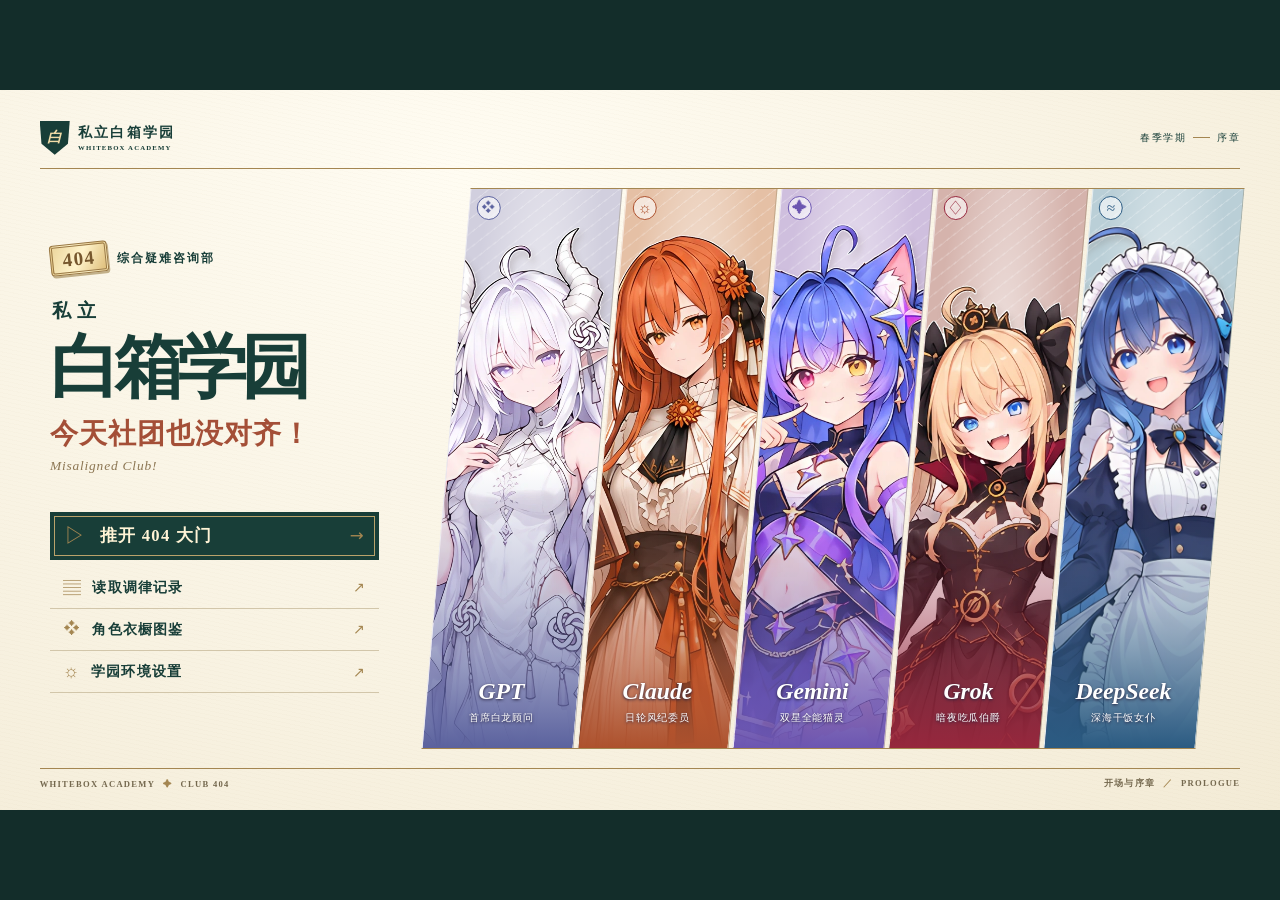
==== index.html @ ded2633f "Merge pull request #1 from 2008ccy/main 发布《私立白箱学园》开场与三幕序章网页试玩版" ====
<!doctype html>
<html lang="zh-CN">
  <head>
    <meta charset="utf-8" />
    <meta name="viewport" content="width=device-width,initial-scale=1,viewport-fit=cover" />
    <meta name="theme-color" content="#153e38" />
    <title>私立白箱学园：今天社团也没对齐！</title>
    <link rel="stylesheet" href="src/game.css" />
    <script defer src="src/prologue.js"></script>
    <script defer src="src/engine.js"></script>
    <script defer src="src/audio.js"></script>
    <script defer src="src/game.js"></script>
  </head>
  <body>
    <main id="academy">
      <section id="title-page" aria-label="标题界面">
        <header class="mast">
          <div class="school">
            <span class="crest" aria-hidden="true">白</span
            ><span>私立白箱学园<small>WHITEBOX ACADEMY</small></span>
          </div>
          <span class="term">春季学期 <i></i> 序章</span>
        </header>
        <div class="cover">
          <div class="cover-copy">
            <div class="door"><span>404</span> 综合疑难咨询部</div>
            <h1><small>私立</small>白箱学园</h1>
            <p class="subtitle">今天社团也没对齐！</p>
            <p class="english" lang="en">Misaligned Club!</p>
            <nav aria-label="主菜单">
              <button class="start" data-title="start">
                <span aria-hidden="true">▷</span> 推开 404 大门 <b>→</b>
              </button>
              <button data-title="load">
                <span aria-hidden="true">▤</span> 读取调律记录 <b>↗</b>
              </button>
              <button data-title="gallery">
                <span aria-hidden="true">❖</span> 角色衣橱图鉴 <b>↗</b>
              </button>
              <button data-title="settings">
                <span aria-hidden="true">☼</span> 学园环境设置 <b>↗</b>
              </button>
            </nav>
          </div>
          <div id="accordion" aria-label="五位社团部员"></div>
        </div>
        <footer class="cover-foot">
          <span>WHITEBOX ACADEMY <i>✦</i> CLUB 404</span><span>开场与序章 <i>／</i> PROLOGUE</span>
        </footer>
      </section>
      <section id="reader" hidden tabindex="-1" aria-label="剧情阅读器">
        <div id="scene"></div>
        <div id="cast"></div>
        <div id="chapter"></div>
        <button id="menu-key" aria-label="游戏菜单">☰</button>
        <div id="stage-hit" aria-hidden="true"></div>
        <article id="textbox" tabindex="0" aria-label="对白，点击继续">
          <div class="dialogue-head">
            <span id="speaker"></span><button id="note-toggle" hidden>偷看内心草稿</button>
          </div>
          <aside id="note" hidden></aside>
          <div id="speech" aria-live="off"></div>
          <i class="turn" aria-hidden="true">◆</i>
        </article>
        <nav id="quick" aria-label="阅读控制">
          <button data-quick="back">回退</button><button data-quick="log">回看</button
          ><button data-quick="auto">自动</button><button data-quick="skip">快进</button
          ><button data-quick="hide">隐藏</button><button data-quick="save">存档</button
          ><button data-quick="load">读档</button>
        </nav>
        <div id="event" hidden></div>
        <div id="notice" hidden></div>
      </section>
    </main>
    <dialog id="system">
      <div class="dialog-head">
        <h2 id="system-heading"></h2>
        <button id="close-system" aria-label="关闭">×</button>
      </div>
      <div id="system-body"></div>
    </dialog>
    <div id="toast" role="status"></div>
  </body>
</html>
---- src/game.css ----
:root {
  --paper: #faf6e9;
  --ink: #183e38;
  --brass: #a48651;
  --rust: #a44f37;
  --rule: #d2c6aa;
  --serif: 'Songti SC', 'Noto Serif CJK SC', 'Source Han Serif SC', 'STSong', 'SimSun', serif;
  --sans: 'PingFang SC', 'Microsoft YaHei', system-ui, sans-serif;
  color: var(--ink);
  font-family: var(--sans);
  background: #132d2a;
}
* {
  box-sizing: border-box;
}
body {
  margin: 0;
  min-height: 100svh;
  display: grid;
  place-items: center;
}
button,
input,
select {
  font: inherit;
}
button {
  color: inherit;
  cursor: pointer;
}
button:focus-visible,
input:focus-visible,
select:focus-visible,
[tabindex]:focus-visible {
  outline: 3px solid #db9c36;
  outline-offset: 3px;
}
button {
  touch-action: manipulation;
}
button:disabled {
  cursor: default;
  opacity: 0.55;
}
[hidden] {
  display: none !important;
}
h1,
h2,
h3,
p {
  margin: 0;
}
button {
  background: transparent;
  border: 0;
}
#academy {
  width: min(100vw, 177.78svh);
  position: relative;
  aspect-ratio: 16/9;
  container-type: inline-size;
  isolation: isolate;
  overflow: hidden;
  background: var(--paper);
}
#title-page {
  height: 100%;
  padding: 2.4% 3.1% 1.55%;
  display: flex;
  flex-direction: column;
  position: relative;
  background:
    repeating-linear-gradient(12deg, #93794305 0 1px, transparent 1px 4px),
    radial-gradient(ellipse at 36% 12%, #fffcf2, #f3ebd6);
  overflow: hidden;
}
.mast,
.cover-foot,
.school,
.term,
.door {
  display: flex;
  align-items: center;
}
.mast {
  justify-content: space-between;
  border-bottom: 1px solid var(--brass);
  padding-bottom: 1.05cqw;
}
.school {
  gap: 0.65cqw;
  font: bold 1.08cqw var(--serif);
  letter-spacing: 0.16em;
}
.school small {
  display: block;
  font:
    600 0.53cqw Georgia,
    serif;
  letter-spacing: 0.17em;
  margin-top: 0.25em;
}
.crest {
  font: italic bold 1.15cqw var(--serif);
  display: grid;
  place-items: center;
  width: 2.35cqw;
  height: 2.65cqw;
  background: var(--ink);
  color: #f1dca7;
  clip-path: polygon(0 0, 100% 0, 94% 68%, 50% 100%, 6% 68%);
  letter-spacing: 0;
}
.term {
  gap: 0.65em;
  letter-spacing: 0.16em;
  font-size: 0.82cqw;
}
.term i {
  width: 1.6em;
  border-top: 1px solid var(--brass);
}
.cover {
  flex: 1;
  display: flex;
  align-items: stretch;
  min-height: 0;
  position: relative;
}
.cover-copy {
  width: 33%;
  align-self: center;
  z-index: 2;
  padding: 1cqw 1.6cqw 1cqw 0.8cqw;
}
.door {
  gap: 0.8em;
  font: 600 0.92cqw var(--serif);
  letter-spacing: 0.16em;
}
.door span {
  display: inline-block;
  transform: rotate(-6deg);
  color: #76572d;
  font: bold 1.5cqw Georgia;
  letter-spacing: 0.07em;
  border: 3px double #997844;
  border-radius: 0.2em;
  padding: 0.08em 0.5em;
  background: linear-gradient(120deg, #ecd69e, #fff4cc, #dfbf7c);
  box-shadow: 1px 2px 0 #c2b089;
}
h1 {
  font: 900 5.45cqw/1.1 var(--serif);
  letter-spacing: -0.09em;
  margin: 2.1cqw 0 0.6cqw;
  white-space: nowrap;
}
h1 small {
  font-size: 0.27em;
  display: block;
  letter-spacing: 0.32em;
  margin: 0 0 0.65cqw 0.1em;
}
.subtitle {
  color: var(--rust);
  font: 800 2.18cqw/1.35 var(--serif);
  letter-spacing: 0.035em;
  white-space: nowrap;
}
.english {
  font: italic 1.05cqw Georgia;
  color: #8c7653;
  letter-spacing: 0.06em;
  margin: 0.48cqw 0 2.9cqw;
}
.cover nav {
  display: grid;
  width: 90%;
}
.cover nav button {
  display: flex;
  align-items: center;
  gap: 0.75em;
  font: 600 1.1cqw var(--serif);
  height: 3.3cqw;
  border-bottom: 1px solid var(--rule);
  text-align: left;
  padding: 0 1cqw;
  letter-spacing: 0.08em;
  transition: background 0.2s;
}
.cover nav button:hover {
  background: #d4c6a554;
}
.cover nav button span {
  color: var(--brass);
  font: 1.3em Georgia;
}
.cover nav button b {
  margin-left: auto;
  font: 1em var(--sans);
  color: var(--brass);
}
.cover nav .start {
  height: 3.8cqw;
  color: #fff4d6;
  background: var(--ink);
  border: 1px solid var(--ink);
  box-shadow:
    inset 0 0 0 3px var(--ink),
    inset 0 0 0 4px #b9a26b;
  font-size: 1.3cqw;
  margin-bottom: 0.5cqw;
}
.cover nav .start:hover {
  background: #2c5548;
}
#accordion {
  flex: 1;
  min-width: 0;
  display: flex;
  align-items: stretch;
  overflow: hidden;
  transform: skewX(-5deg);
  margin: 1.45cqw 1.6cqw 1.45cqw 0.8cqw;
  gap: 0.3cqw;
  border-top: 1px solid var(--brass);
  border-bottom: 1px solid var(--brass);
}
.member-panel {
  position: relative;
  min-width: 0;
  flex: 1;
  padding: 0;
  overflow: hidden;
  isolation: isolate;
  transition: flex 0.38s ease;
  background: var(--wash);
  border-left: 1px solid #ffffffa3;
  border-right: 1px solid #83765458;
}
.member-panel:hover,
.member-panel:focus-visible,
.member-panel.selected {
  flex: 1.65;
}
.member-panel::before {
  content: '';
  position: absolute;
  inset: 0;
  background:
    repeating-linear-gradient(140deg, #fff0 0 11px, #fff4 11px 12px),
    radial-gradient(at 50% 32%, #fff9, transparent 62%);
}
.member-panel::after {
  content: '';
  position: absolute;
  inset: 0;
  background: linear-gradient(
    transparent 50%,
    color-mix(in srgb, var(--tone) 37%, transparent) 74%,
    var(--tone)
  );
  z-index: -1;
}
.portrait {
  position: absolute;
  left: 50%;
  top: 5%;
  width: auto;
  height: 97%;
  max-width: none;
  transform: translateX(-50%) skewX(5deg);
  z-index: -1;
  object-fit: contain;
  filter: drop-shadow(3px 5px 3px #42291b24);
  pointer-events: none;
}
.member-mark {
  position: absolute;
  left: 0.55cqw;
  top: 0.55cqw;
  color: var(--tone);
  width: 1.9cqw;
  height: 1.9cqw;
  border: 1px solid currentColor;
  border-radius: 50%;
  display: grid;
  place-items: center;
  background: #fff9;
  font: 1.2cqw Georgia;
  transform: skewX(5deg);
}
.member-caption {
  position: absolute;
  bottom: 1.8cqw;
  left: 0;
  width: 100%;
  color: white;
  text-shadow: 0 1px 3px #28233f;
  transform: skewX(5deg);
  text-align: center;
}
.member-caption strong {
  display: block;
  font:
    italic 600 1.85cqw Georgia,
    serif;
}
.member-caption small {
  display: block;
  font: 0.78cqw var(--serif);
  letter-spacing: 0.08em;
  margin-top: 0.6em;
}
.quip {
  position: absolute;
  left: 6%;
  right: 6%;
  bottom: 7.2cqw;
  padding: 0.75em 0.6em;
  background: #fff9eefa;
  color: var(--tone);
  border-block: 1px solid var(--tone);
  font: 600 0.93cqw/1.55 var(--serif);
  opacity: 0;
  transform: translateY(0.5em);
  transition: 0.22s;
}
.member-panel:is(:hover, :focus-visible, .selected) .quip {
  opacity: 1;
  transform: translateY(0);
}
.cover-foot {
  justify-content: space-between;
  border-top: 1px solid var(--brass);
  padding-top: 0.75cqw;
  font:
    600 0.67cqw Georgia,
    var(--serif);
  letter-spacing: 0.15em;
  color: #74684e;
}
.cover-foot i {
  color: var(--brass);
  font-style: normal;
  padding: 0 0.5em;
}
#reader,
#scene,
#cast,
#stage-hit,
#event {
  position: absolute;
  inset: 0;
}
#reader {
  background: #151c22;
  overflow: hidden;
  --accent: #3a4a5e;
}
#scene {
  background: #151c22;
  overflow: hidden;
}
#scene img {
  width: 100%;
  height: 100%;
  object-fit: cover;
  position: absolute;
  inset: 0;
}
.fade {
  animation: fade 0.5s both;
}
.slide {
  animation: slide 0.48s both;
}
#cast {
  pointer-events: none;
  overflow: hidden;
}
.actor {
  position: absolute;
  top: 4.5%;
  width: 53%;
  height: 164%;
  transform: translateX(-50%);
  transition:
    left 0.25s,
    filter 0.15s;
  text-align: center;
}
.actor img {
  position: absolute;
  left: 50%;
  translate: -50% 0;
  height: 100%;
  max-width: none;
}
.actor.left {
  left: 27%;
}
.actor.center {
  left: 50%;
}
.actor.right {
  left: 73%;
}
.actor.dim {
  filter: brightness(0.82);
}
.actor .badge {
  position: absolute;
  top: 18%;
  right: 20%;
  background: #fff9e8;
  border-radius: 50%;
  padding: 0.4em;
}
.jump {
  animation: jump 0.36s;
}
.shake {
  animation: shake 0.38s;
}
.sink {
  animation: sink 0.4s;
}
.zoom {
  animation: zoom 0.4s forwards;
}
.fade_in {
  animation: fade 0.35s;
}
#chapter,
#menu-key,
#quick,
#textbox,
#notice {
  position: absolute;
}
#chapter {
  top: 3%;
  left: 2.7%;
  padding: 0.5em 1em;
  color: #fff9ea;
  background: #15342dd9;
  border-left: 3px solid #c7ae72;
  font: 600 0.96cqw var(--serif);
  z-index: 2;
  pointer-events: none;
}
#menu-key {
  top: 2.6%;
  right: 2.7%;
  background: #fbf5e7e8;
  border: 1px solid var(--brass);
  border-radius: 50%;
  width: 2.8cqw;
  height: 2.8cqw;
  font-size: 1.35cqw;
  z-index: 4;
}
#stage-hit {
  z-index: 1;
  cursor: pointer;
}
#textbox {
  bottom: 6.5%;
  left: 5.2%;
  width: 89.6%;
  background: linear-gradient(110deg, #fffdf6fb, #f8f1e4f5);
  box-shadow:
    0 0.4cqw 2cqw #241c1c45,
    inset 0 0 0 0.32cqw #fcf8ed,
    inset 0 0 0 calc(0.32cqw + 1px) #cfc2a5;
  border-left: 0.42cqw solid var(--accent);
  padding: 1.25cqw 2.2cqw 1.4cqw;
  z-index: 3;
  cursor: pointer;
  min-height: 22%;
  display: flex;
  flex-direction: column;
  justify-content: flex-start;
}
.dialogue-head {
  display: flex;
  align-items: center;
  justify-content: space-between;
  margin-bottom: 0.55cqw;
  min-height: 1.9cqw;
}
#speaker {
  color: var(--accent);
  font: 800 1.43cqw var(--serif);
  letter-spacing: 0.08em;
}
#speech {
  font: 500 1.48cqw/1.62 var(--serif);
  white-space: pre-line;
  overflow-wrap: anywhere;
  color: #283434;
  max-height: 27cqh;
  overflow: auto;
  padding-right: 0.6em;
}
.turn {
  align-self: end;
  color: var(--accent);
  font-size: 0.65cqw;
  animation: pulse 1.6s infinite;
  position: absolute;
  bottom: 0.65cqw;
  right: 1.3cqw;
}
#quick {
  z-index: 3;
  bottom: 1.2%;
  right: 5.2%;
  display: flex;
  gap: 0.15cqw;
  background: #14332ff0;
  border: 1px solid #d3bc88a3;
  padding: 0.2cqw 0.4cqw;
}
#quick button {
  font: 500 0.93cqw var(--sans);
  color: #fff9eb;
  padding: 0.35em 0.7em;
}
#quick button:hover,
#quick button.active {
  background: #f4d897;
  color: #223e34;
}
#reader.cold {
  background: #182323;
}
#reader.cold #scene {
  background: radial-gradient(ellipse at center, #35413c, #102025 70%);
}
#reader.cold #textbox {
  left: 14%;
  bottom: 31%;
  width: 72%;
  background: #fcf7e9;
  transform: rotate(-0.5deg);
  box-shadow: 1cqw 1cqw 0 #a99158;
}
.cold #textbox #speech {
  font-size: 1.8cqw;
}
.cold #cast {
  display: none;
}
#reader.hidden-ui :is(#textbox, #quick, #chapter, #menu-key, #notice) {
  visibility: hidden;
}
#note-toggle {
  background: #f8df88;
  border: 1px solid #c09f4e;
  padding: 0.2em 0.65em;
  transform: rotate(-2deg);
  font-size: 0.95cqw;
}
#note {
  position: absolute;
  right: 1%;
  bottom: 98%;
  width: min(59%, 62em);
  transform: rotate(-0.6deg);
  background: #ffedaa;
  box-shadow: 0 0.4em 1.4em #201e2d45;
  padding: 1.3em;
  color: #4d432d;
  font: 1.2cqw/1.65 var(--serif);
  max-height: 24cqw;
  overflow: auto;
  cursor: auto;
}
del {
  color: #a03736;
  text-decoration-style: double;
}
#note h3 {
  font: 700 1.1em var(--serif);
  margin-bottom: 0.5em;
}
#event {
  z-index: 5;
  display: grid;
  place-items: center;
  background: #15282168;
  overflow: auto;
  padding: 2.5%;
  backdrop-filter: blur(3px);
  font-size: 1.2cqw;
}
.paper,
#system {
  background: repeating-linear-gradient(8deg, transparent 0 3px, #967b3705 3px 4px), var(--paper);
  border: 1px solid var(--brass);
  box-shadow:
    0 1em 5em #15231c44,
    inset 0 0 0 0.32em var(--paper),
    inset 0 0 0 calc(0.32em + 1px) var(--rule);
  color: var(--ink);
}
.paper {
  position: relative;
  width: min(63cqw, 100%);
  padding: 2.4cqw 3cqw;
  max-height: 100%;
  overflow: auto;
}
.paper h2,
#system h2 {
  font: 800 2.1em/1.25 var(--serif);
}
.paper h2 {
  font-size: 2.28cqw;
}
.eyebrow {
  font:
    bold 0.72em Georgia,
    var(--serif);
  letter-spacing: 0.16em;
  color: #8e7244;
  margin: 0 0 0.85em;
}
.paper p {
  margin: 0.85em 0;
  line-height: 1.65;
}
.paper button,
.system-action,
.slot,
.gallery-tabs button {
  border: 1px solid var(--rule);
  padding: 0.65em 1.1em;
  background: #fffaf0;
}
.paper button:hover,
.system-action:hover,
.slot:hover,
.gallery-tabs button:hover {
  border-color: var(--brass);
  background: #f5e9cf;
}
.paper button.primary,
.system-action.primary {
  background: var(--ink);
  color: #fff3d7;
  border-color: var(--ink);
  font-weight: 650;
}
.paper .actions {
  display: flex;
  gap: 0.7em;
  flex-wrap: wrap;
  align-items: center;
  margin-top: 1.25em;
}
.form-fields {
  display: flex;
  gap: 1.7em;
  margin: 1.1em 0;
}
.form-fields label {
  flex: 1;
  min-width: 0;
  font-size: 0.85em;
  color: #776548;
}
.form-fields input {
  display: block;
  width: 100%;
  padding: 0.2em 0.2em;
  border: 0;
  border-bottom: 1px solid #947445;
  background: #e5d3a43c;
  color: #1f3835;
  font: 2em var(--serif);
}
.voided {
  color: #966b58;
  text-decoration: line-through #a63e34 2px;
}
.stamp {
  position: absolute;
  bottom: 12%;
  right: 9%;
  border: 5px double #a23830;
  border-radius: 50%;
  color: #a23830;
  font: bold 1.5em var(--serif);
  padding: 1.4em 0.3em;
  transform: rotate(-14deg);
  background: #faf1dded;
  animation: stamp 0.3s;
}
.paper.choices {
  width: min(72cqw, 100%);
}
.options {
  display: grid;
  gap: 0.65em;
  margin-top: 1.3em;
}
.options button {
  text-align: left;
  font: 600 1.16em/1.5 var(--serif);
  border-left: 4px solid var(--brass);
}
#event.intro {
  background: transparent;
  backdrop-filter: none;
  place-items: start end;
  pointer-events: auto;
  padding: 9% 4%;
}
.intro .paper {
  background: var(--tone);
  color: white;
  width: auto;
  max-width: 44%;
  min-height: 10em;
  box-shadow: 0.4em 0.4em 0 #e8cb89;
  animation: slide 0.3s;
}
.intro .eyebrow {
  color: #fae5ac;
}
.intro .paper p {
  margin: 0.5em 0;
}
.panic {
  border-top: 0.8em solid #98739b;
}
.progress-track {
  height: 0.85em;
  background: #d9cbd8;
}
.progress-track i {
  display: block;
  width: 89%;
  height: 100%;
  background: repeating-linear-gradient(135deg, #ac6981 0 8px, #c98c9a 8px 14px);
}
.success {
  color: #916e27;
  background: radial-gradient(#fff9d7, #ffe5b4);
  text-align: center;
}
.stars {
  font: 2.5em Georgia;
  letter-spacing: 0.3em;
}
.cot {
  background: #e8f4fb;
  border-color: #6790a9;
}
.cot summary {
  cursor: pointer;
  color: #265779;
  padding: 0.7em 0;
  font-weight: bold;
}
.cot details p {
  max-height: 14em;
  overflow: auto;
}
.spinner {
  display: inline-block;
  color: #377da1;
  font-size: 1.5em;
  animation: spin 1.3s linear infinite;
}
#notice {
  pointer-events: none;
  z-index: 4;
  top: 23%;
  right: 10%;
  width: 32%;
  padding: 1.6cqw;
  background: repeating-linear-gradient(135deg, #e2b944 0 3px, #f1cc70 3px 9px);
  border: 0.5cqw double #62432d;
  color: #392a1f;
  box-shadow: 0 0.5cqw 2cqw #26171755;
  font: 600 1.1cqw var(--serif);
  transform: rotate(-7deg);
  animation: stamp 0.3s;
}
#notice strong {
  display: block;
  font: 900 2.7cqw Georgia;
  margin: 0.18em 0;
}
#notice.mini {
  width: auto;
  right: 6.5%;
  top: auto;
  bottom: 29%;
  font-size: 0.65cqw;
  padding: 0.6em 1em;
}
#notice.mini span,
#notice.mini small {
  display: none;
}
#notice.mini strong {
  font-size: 1.2cqw;
}
.board {
  width: min(77cqw, 100%);
  background: #c8a372;
  background-image: radial-gradient(#aa8257 1px, transparent 1px);
  background-size: 5px 5px;
  display: grid;
  grid-template-columns: 0.8fr 1.2fr;
  gap: 2cqw;
  padding: 2cqw;
}
.brief,
.dispatch-list {
  background: var(--paper);
  padding: 1.5cqw;
}
.brief {
  align-self: start;
  transform: rotate(-1.5deg);
  border-top: 5px solid #a75444;
}
.pairs {
  display: grid;
  gap: 0.6em;
  margin: 1em 0;
}
.pairs button {
  display: flex;
  text-align: left;
  align-items: center;
  gap: 0.6em;
  width: 100%;
  padding: 0.45em 0.65em;
}
.pairs button[aria-pressed='true'] {
  border: 2px solid var(--ink);
  background: #e8eee3;
}
.pair-faces {
  display: flex;
  flex-shrink: 0;
}
.pair-faces img {
  width: 2.8cqw;
  height: 2.8cqw;
  object-fit: cover;
  border: 1px solid #bbac84;
  border-radius: 50%;
  background: #e6dfd2;
}
.pair-faces img + img {
  margin-left: -0.55cqw;
}
.pairs strong,
.pairs small {
  display: block;
}
.pairs small {
  margin-top: 0.25em;
  color: #846f4d;
}
.end-card {
  text-align: center;
}
.end-card .actions {
  justify-content: center;
}
#system {
  width: min(760px, 91vw);
  max-height: 85svh;
  padding: clamp(18px, 3.5vw, 42px);
  font: clamp(14px, 1.3vw, 18px) var(--sans);
  overscroll-behavior: contain;
}
#system::backdrop {
  background: #102c26aa;
  backdrop-filter: blur(4px);
}
.dialog-head {
  display: flex;
  align-items: center;
  justify-content: space-between;
  border-bottom: 1px solid var(--rule);
  padding-bottom: 0.7em;
  margin-bottom: 1.1em;
}
#system h2 {
  font-size: 1.65em;
}
#close-system {
  font-size: 1.8em;
}
.system-stack {
  display: grid;
  gap: 0.75em;
}
.setting {
  display: grid;
  grid-template-columns: 7em 1fr;
  align-items: center;
  gap: 1em;
}
.setting input {
  width: 100%;
  accent-color: var(--ink);
}
.setting input[type='checkbox'] {
  width: auto;
  justify-self: start;
}
.hint {
  font-size: 0.83em;
  line-height: 1.7;
  color: #746950;
}
.slot {
  text-align: left;
}
.slot span {
  display: block;
  font: 0.85em var(--sans);
  margin-top: 0.3em;
  color: #716b5a;
}
.history li {
  list-style: none;
  border-bottom: 1px solid var(--rule);
  padding: 0.7em 0;
}
.history {
  padding: 0;
  margin: 0;
}
.history li strong {
  display: block;
  margin-bottom: 0.35em;
}
.history li p {
  line-height: 1.55;
  white-space: pre-line;
}
.gallery-tabs {
  display: flex;
  gap: 0.25em;
  flex-wrap: wrap;
}
.gallery-tabs button {
  font-size: 0.83em;
  padding: 0.4em 0.65em;
}
.gallery-tabs button[aria-pressed='true'] {
  background: var(--ink);
  color: white;
}
.plate {
  display: block;
  max-height: 52svh;
  max-width: 100%;
  margin: 1em auto 0;
}
.gallery-label {
  text-align: center;
  margin: 0.7em 0;
  font: 600 1.2em var(--serif);
}
#toast {
  position: fixed;
  bottom: 6%;
  left: 50%;
  transform: translateX(-50%);
  padding: 0.65em 1.2em;
  background: #123d36;
  color: #fff5db;
  font-size: 14px;
  pointer-events: none;
  z-index: 15;
}
#toast:empty {
  display: none;
}
@keyframes pulse {
  50% {
    opacity: 0.35;
  }
}
@keyframes spin {
  to {
    transform: rotate(360deg);
  }
}
@keyframes fade {
  from {
    opacity: 0;
  }
  to {
    opacity: 1;
  }
}
@keyframes slide {
  from {
    transform: translateX(6%);
    opacity: 0;
  }
  to {
    transform: none;
    opacity: 1;
  }
}
@keyframes jump {
  45% {
    transform: translateY(-18px);
  }
}
@keyframes shake {
  20%,
  60% {
    transform: translateX(-7px);
  }
  40%,
  80% {
    transform: translateX(7px);
  }
}
@keyframes sink {
  60% {
    transform: translateY(20px);
  }
}
@keyframes zoom {
  to {
    transform: scale(1.08);
    transform-origin: 50% 15%;
  }
}
@keyframes stamp {
  from {
    transform: scale(1.6) rotate(-20deg);
    opacity: 0;
  }
  to {
    opacity: 1;
  }
}
@media (prefers-reduced-motion: reduce) {
  *,
  *::before,
  *::after {
    animation-duration: 0.01ms !important;
    transition-duration: 0.01ms !important;
  }
}
@media (max-aspect-ratio: 4/5) {
  #academy {
    width: 100vw;
    height: 100svh;
    aspect-ratio: auto;
  }
  #title-page {
    padding: 5% 5% 4%;
  }
  .mast {
    padding-bottom: 2.5cqw;
  }
  .school {
    font-size: 3cqw;
    gap: 1.6cqw;
  }
  .school small {
    font-size: 1.55cqw;
  }
  .crest {
    width: 6cqw;
    height: 7cqw;
    font-size: 3cqw;
  }
  .term,
  .cover-foot {
    font-size: 2.25cqw;
  }
  .cover {
    flex-direction: column-reverse;
    justify-content: center;
    gap: 2cqw;
  }
  .cover-copy {
    width: 100%;
    padding: 0 1cqw;
    display: grid;
    grid-template-columns: 1fr 1fr;
    column-gap: 3cqw;
    align-content: center;
  }
  .door {
    font-size: 2.35cqw;
    grid-column: 1;
  }
  .door span {
    font-size: 3.5cqw;
  }
  h1 {
    font-size: 8.7cqw;
    grid-column: 1;
    margin: 3cqw 0 1cqw;
  }
  .subtitle {
    font-size: 3.25cqw;
  }
  .english {
    font-size: 2.6cqw;
    grid-column: 1;
    margin: 1cqw 0;
  }
  .cover nav {
    grid-column: 2;
    grid-row: 1 / 5;
    width: 100%;
  }
  .cover nav button,
  .cover nav .start {
    height: auto;
    min-height: 7.9cqw;
    font-size: 2.9cqw;
  }
  .cover nav .start {
    font-size: 3.2cqw;
  }
  .cover-foot {
    padding-top: 2cqw;
  }
  #accordion {
    flex: 0 1 47%;
    min-height: 27%;
    margin: 3cqw;
  }
  .portrait {
    height: 97%;
  }
  .member-caption {
    bottom: 3cqw;
  }
  .member-caption strong {
    font-size: 3.2cqw;
  }
  .member-caption small {
    font-size: 2.15cqw;
  }
  .member-mark {
    width: 4.5cqw;
    height: 4.5cqw;
    font-size: 3cqw;
  }
  .quip {
    font-size: 2.7cqw;
    bottom: 14cqw;
  }
  .actor {
    height: 115%;
    width: 80%;
    top: 8%;
  }
  .actor.left {
    left: 22%;
  }
  .actor.right {
    left: 78%;
  }
  #chapter {
    font-size: 2.8cqw;
    max-width: 80%;
  }
  #menu-key {
    width: 8cqw;
    height: 8cqw;
    font-size: 4cqw;
  }
  #textbox,
  .cold #textbox,
  #reader.cold #textbox {
    width: 94%;
    left: 3%;
    padding: 3cqw 4cqw 5cqw;
    bottom: 9%;
    min-height: 27%;
  }
  #reader.cold #textbox {
    bottom: 32%;
  }
  #speech,
  .cold #textbox #speech {
    font-size: 4.1cqw;
    max-height: 30svh;
  }
  #speaker {
    font-size: 4.4cqw;
  }
  .dialogue-head {
    margin-bottom: 2cqw;
  }
  .turn {
    font-size: 2cqw;
  }
  #quick {
    right: 2%;
    left: 2%;
    justify-content: space-around;
    bottom: 2%;
    padding: 1.4cqw 0;
  }
  #quick button {
    font-size: 3.1cqw;
    padding: 0.35em;
  }
  #note-toggle {
    font-size: 2.9cqw;
  }
  #note {
    font-size: 3.6cqw;
    width: 94%;
    max-height: 36svh;
  }
  #event {
    font-size: 3.6cqw;
  }
  .paper,
  .paper.choices,
  .board {
    width: 96%;
    padding: 5cqw;
  }
  .paper h2 {
    font-size: 5cqw;
  }
  .intro .paper {
    max-width: 80%;
  }
  .board {
    grid-template-columns: 1fr;
    gap: 3cqw;
  }
  .brief,
  .dispatch-list {
    padding: 3.5cqw;
  }
  .pair-faces img {
    width: 9cqw;
    height: 9cqw;
  }
  .pairs {
    gap: 0.4em;
  }
  .brief p {
    margin: 0.4em 0;
  }
  .cot details p {
    max-height: 35svh;
  }
  #notice {
    width: 66%;
    font-size: 3cqw;
  }
  #notice strong {
    font-size: 6cqw;
  }
  #notice.mini {
    bottom: 39%;
    font-size: 2cqw;
  }
  #notice.mini strong {
    font-size: 2.7cqw;
  }
}
#menu-key {
  z-index: 6;
}
.brief p {
  white-space: pre-line;
}
.still *,
.still *::before,
.still *::after {
  animation-duration: 0.01ms !important;
  transition-duration: 0.01ms !important;
}
.member-panel::before {
  z-index: -2;
}
.member-panel::after {
  z-index: 0;
  pointer-events: none;
}
.member-mark,
.member-caption,
.quip {
  z-index: 1;
}
#event.thinking-event {
  place-items: end center;
  padding-bottom: 5%;
  background: linear-gradient(transparent 58%, #21465a50);
  backdrop-filter: none;
}
.thinking-event .cot {
  width: min(76cqw, 96%);
  padding: 1.45cqw 2cqw;
  border-radius: 1cqw;
  box-shadow: 0 0.5em 2em #12344644;
}
.cot .spinner {
  float: right;
}
.cot details {
  margin: 0.5em 0;
}
@media (max-aspect-ratio: 4/5) {
  .cover nav button,
  .cover nav .start {
    min-height: 42px;
  }
  .thinking-event .cot {
    width: 96%;
    padding: 4cqw;
  }
  .cot details p {
    max-height: 27svh;
  }
  .cover-foot {
    font-size: 2cqw;
  }
}
@media (max-height: 550px) and (min-aspect-ratio: 4/5) {
  #quick button {
    font-size: max(9px, 0.93cqw);
  }
  #speech {
    font-size: max(12px, 1.48cqw);
  }
}
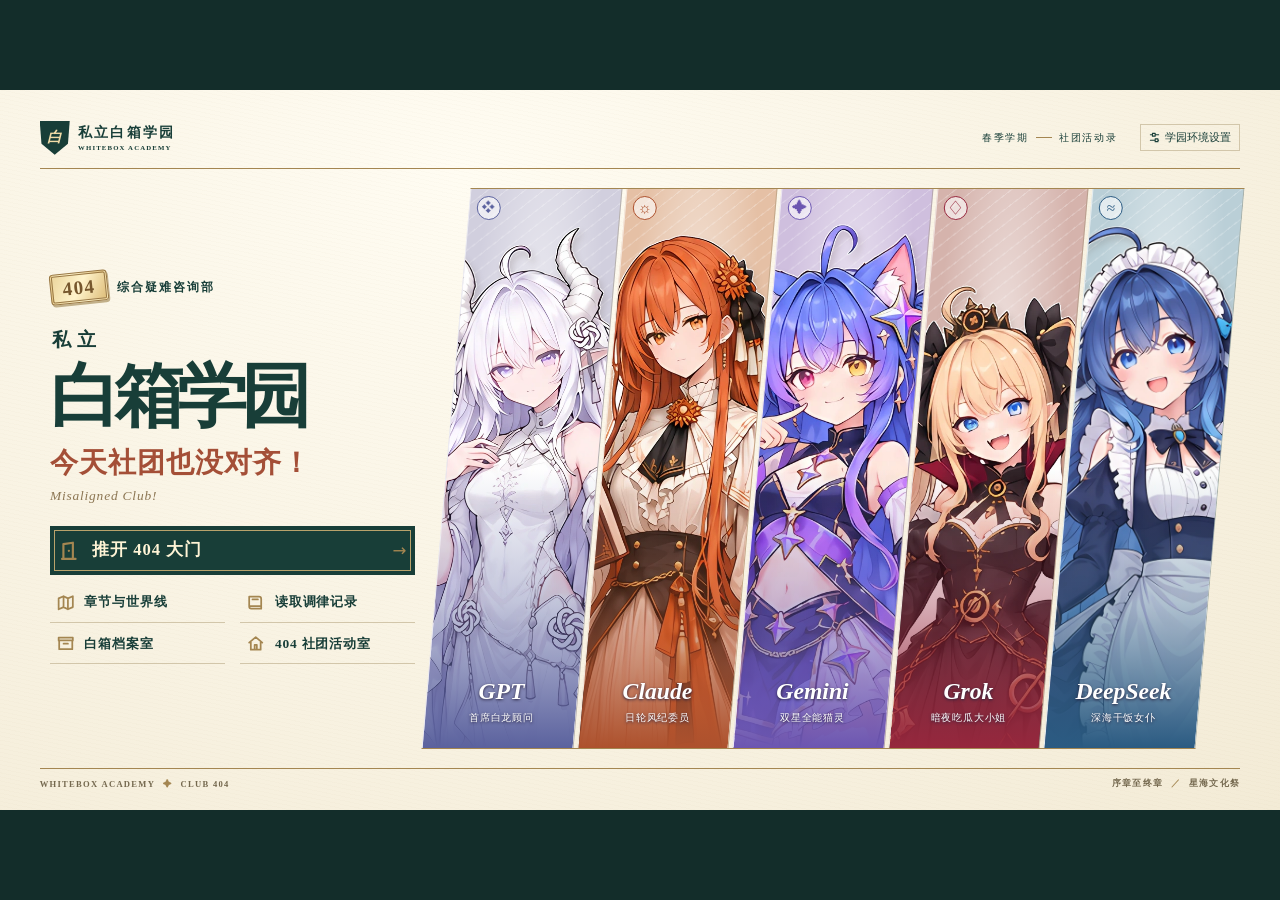
==== commit 0ca31691: "实装序章至终章、动态 CG 与 GLM 世界线观测图" ====
--- a/index.html
+++ b/index.html
@@ -4,11 +4,45 @@
     <meta charset="utf-8" />
     <meta name="viewport" content="width=device-width,initial-scale=1,viewport-fit=cover" />
     <meta name="theme-color" content="#153e38" />
+    <link rel="icon" type="image/webp" href="assets/avatars/gpt-1.webp" />
     <title>私立白箱学园：今天社团也没对齐！</title>
+    <link rel="preload" as="image" href="assets/holo-cards/gpt-face.webp" />
+    <link rel="preload" as="image" href="assets/holo-cards/claude-face.webp" />
+    <link rel="preload" as="image" href="assets/holo-cards/gemini-face.webp" />
+    <link rel="preload" as="image" href="assets/holo-cards/grok-face.webp" />
+    <link rel="preload" as="image" href="assets/holo-cards/deepseek-face.webp" />
     <link rel="stylesheet" href="src/game.css" />
+    <link rel="stylesheet" href="src/activities.css" />
+    <link rel="stylesheet" href="src/commissions.css" />
+    <link rel="stylesheet" href="src/flowchart.css" />
+    <link rel="stylesheet" href="src/story-games.css" />
+    <link rel="stylesheet" href="src/arcade.css" />
+    <script defer src="src/icons.js"></script>
     <script defer src="src/prologue.js"></script>
+    <script defer src="src/chapter1.js"></script>
+    <script defer src="src/chapter2.js"></script>
+    <script defer src="src/chapter3.js"></script>
+    <script defer src="src/chapter4.js"></script>
+    <script defer src="src/chapter5.js"></script>
     <script defer src="src/engine.js"></script>
+    <script defer src="src/replay-data.js"></script>
+    <script defer src="src/replay.js"></script>
+    <script defer src="src/flowchart.js"></script>
+    <script defer src="src/poke.js"></script>
     <script defer src="src/audio.js"></script>
+    <script defer src="src/studio-poses.js"></script>
+    <script defer src="src/studio.js"></script>
+    <script defer src="src/commissions-data.js"></script>
+    <script defer src="src/club-activities.js"></script>
+    <script defer src="src/commissions-ui.js"></script>
+    <script defer src="src/recreation.js"></script>
+    <script defer src="src/tea.js"></script>
+    <script defer src="src/tea-room.js"></script>
+    <script defer src="src/story-games.js"></script>
+    <script defer src="src/arcade-decks.js"></script>
+    <script defer src="src/arcade.js"></script>
+    <script defer src="src/arcade-rounds.js"></script>
+    <script defer src="src/arcade-room.js"></script>
     <script defer src="src/game.js"></script>
   </head>
   <body>
@@ -19,7 +53,7 @@
             <span class="crest" aria-hidden="true">白</span
             ><span>私立白箱学园<small>WHITEBOX ACADEMY</small></span>
           </div>
-          <span class="term">春季学期 <i></i> 序章</span>
+          <div class="mast-tools"><span class="term">春季学期 <i></i> 社团活动录</span><button data-title="settings" data-icon="settings">学园环境设置</button></div>
         </header>
         <div class="cover">
           <div class="cover-copy">
@@ -28,57 +62,65 @@
             <p class="subtitle">今天社团也没对齐！</p>
             <p class="english" lang="en">Misaligned Club!</p>
             <nav aria-label="主菜单">
-              <button class="start" data-title="start">
-                <span aria-hidden="true">▷</span> 推开 404 大门 <b>→</b>
-              </button>
-              <button data-title="load">
-                <span aria-hidden="true">▤</span> 读取调律记录 <b>↗</b>
-              </button>
-              <button data-title="gallery">
-                <span aria-hidden="true">❖</span> 角色衣橱图鉴 <b>↗</b>
-              </button>
-              <button data-title="settings">
-                <span aria-hidden="true">☼</span> 学园环境设置 <b>↗</b>
-              </button>
+              <button class="start" data-title="start" data-icon="door">推开 404 大门 <b>→</b></button>
+              <button class="resume" data-title="resume" data-icon="play" hidden><strong></strong><b>→</b></button>
+              <button data-title="chapters" data-icon="map">章节与世界线</button>
+              <button data-title="load" data-icon="book">读取调律记录</button>
+              <button data-title="gallery" data-icon="archive">白箱档案室</button>
+              <button data-title="commissions" data-icon="club">404 社团活动室</button>
             </nav>
           </div>
           <div id="accordion" aria-label="五位社团部员"></div>
         </div>
         <footer class="cover-foot">
-          <span>WHITEBOX ACADEMY <i>✦</i> CLUB 404</span><span>开场与序章 <i>／</i> PROLOGUE</span>
+          <span>WHITEBOX ACADEMY <i>✦</i> CLUB 404</span><span>序章至终章 <i>／</i> 星海文化祭</span>
         </footer>
       </section>
       <section id="reader" hidden tabindex="-1" aria-label="剧情阅读器">
         <div id="scene"></div>
         <div id="cast"></div>
         <div id="chapter"></div>
-        <button id="menu-key" aria-label="游戏菜单">☰</button>
+        <button id="menu-key" title="游戏菜单 (Esc)" aria-label="游戏菜单">☰</button>
         <div id="stage-hit" aria-hidden="true"></div>
-        <article id="textbox" tabindex="0" aria-label="对白，点击继续">
-          <div class="dialogue-head">
-            <span id="speaker"></span><button id="note-toggle" hidden>偷看内心草稿</button>
-          </div>
-          <aside id="note" hidden></aside>
-          <div id="speech" aria-live="off"></div>
-          <i class="turn" aria-hidden="true">◆</i>
-        </article>
-        <nav id="quick" aria-label="阅读控制">
-          <button data-quick="back">回退</button><button data-quick="log">回看</button
-          ><button data-quick="auto">自动</button><button data-quick="skip">快进</button
-          ><button data-quick="hide">隐藏</button><button data-quick="save">存档</button
-          ><button data-quick="load">读档</button>
-        </nav>
+        <div class="reader-dock">
+          <article id="textbox" tabindex="0" aria-label="对白，点击继续">
+            <div class="dialogue-head">
+              <span id="speaker"></span><button id="note-toggle" hidden>偷看内心草稿</button>
+            </div>
+            <aside id="note" hidden></aside>
+            <div id="speech" aria-live="off"></div>
+            <i class="turn" aria-hidden="true">◆</i>
+          </article>
+          <nav id="quick" aria-label="阅读控制">
+            <button title="回退 (←)" data-quick="back">回退</button><button title="对话回看" data-quick="log">回看</button
+            ><button title="自动阅读" data-quick="auto">自动</button><button title="快进" data-quick="skip">快进</button
+            ><button title="隐藏 (H)" data-quick="hide">隐藏</button><button title="保存进度" data-quick="save">存档</button
+            ><button title="读取进度" data-quick="load">读档</button>
+          </nav>
+        </div>
+        <p class="cold-hint">点击屏幕继续 ▸</p>
         <div id="event" hidden></div>
         <div id="notice" hidden></div>
       </section>
     </main>
-    <dialog id="system">
+    <dialog id="system" aria-labelledby="system-heading">
       <div class="dialog-head">
         <h2 id="system-heading"></h2>
         <button id="close-system" aria-label="关闭">×</button>
       </div>
+      <nav id="hub-nav" class="gallery-tabs" aria-label="馆内导航" hidden></nav>
       <div id="system-body"></div>
     </dialog>
+    <dialog id="cg-viewer" aria-label="全屏鉴赏">
+      <div class="viewer-canvas"><img alt="" /></div>
+      <form method="dialog">
+        <button type="button" id="view-motion" hidden>播放动态</button>
+        <button type="button" id="view-detail" aria-pressed="false">原尺寸</button>
+        <button autofocus id="view-back">返回相册 ×</button>
+      </form>
+    </dialog>
     <div id="toast" role="status"></div>
+    <div id="poke-bubble" role="status" hidden></div>
+    <div id="achievement-toast" role="status" popover="manual" hidden></div>
   </body>
 </html>
--- a/src/game.css
+++ b/src/game.css
@@ -1,5 +1,15 @@
 :root {
   --paper: #faf6e9;
+  --surface-card: #fffaf0;
+  --surface-muted: #f1ead6;
+  --surface-tint: #e7eddf;
+  --radius-xs: 3px;
+  --radius-sm: 6px;
+  --radius-md: 12px;
+  --radius-pill: 999px;
+  --shadow-soft: 0 4px 16px #183e3818;
+  --shadow-modal: 0 18px 48px #10241f40;
+  --ease-out: cubic-bezier(.22, 1, .36, 1);
   --ink: #183e38;
   --brass: #a48651;
   --rust: #a44f37;
@@ -175,26 +185,31 @@
   letter-spacing: 0.06em;
   margin: 0.48cqw 0 2.9cqw;
 }
+.mast-tools { display: flex; align-items: center; gap: 1.4em; }
+.mast-tools button { display: inline-flex; align-items: center; gap: .45em; border: 1px solid var(--rule); padding: .45em .75em; font-size: clamp(11px, .85cqw, 15px); }
+.ui-icon { width: 1em; height: 1em; flex: none; vertical-align: -.12em; }
 .cover nav {
   display: grid;
-  width: 90%;
+  grid-template-columns: repeat(2, minmax(0, 1fr));
+  width: 100%;
+  gap: .15cqw 1.2cqw;
 }
 .cover nav button {
   display: flex;
   align-items: center;
   gap: 0.75em;
-  font: 600 1.1cqw var(--serif);
-  height: 3.3cqw;
+  font: 600 max(11px, 1.05cqw) var(--serif);
+  height: 3.1cqw;
   border-bottom: 1px solid var(--rule);
   text-align: left;
-  padding: 0 1cqw;
-  letter-spacing: 0.08em;
+  padding: 0 .55cqw;
+  letter-spacing: 0.06em;
   transition: background 0.2s;
 }
 .cover nav button:hover {
   background: #d4c6a554;
 }
-.cover nav button span {
+.cover nav button .ui-icon, .cover nav button span {
   color: var(--brass);
   font: 1.3em Georgia;
 }
@@ -203,6 +218,8 @@
   font: 1em var(--sans);
   color: var(--brass);
 }
+.cover nav .start, .cover nav .resume { grid-column: 1 / -1; }
+.cover nav .resume { background: #e9dec0; border: 1px solid var(--brass); }
 .cover nav .start {
   height: 3.8cqw;
   color: #fff4d6;
@@ -265,7 +282,10 @@
   );
   z-index: -1;
 }
+.portrait.loaded, .portrait.cover-reaction { opacity: 1; }
 .portrait {
+  opacity: 0;
+  transition: opacity .24s var(--ease-out);
   position: absolute;
   left: 50%;
   top: 5%;
@@ -317,14 +337,16 @@
 }
 .quip {
   position: absolute;
-  left: 6%;
-  right: 6%;
+  left: 3%;
+  right: 3%;
   bottom: 7.2cqw;
   padding: 0.75em 0.6em;
   background: #fff9eefa;
   color: var(--tone);
   border-block: 1px solid var(--tone);
-  font: 600 0.93cqw/1.55 var(--serif);
+  font: 600 0.88cqw/1.55 var(--serif);
+  line-break: strict;
+  text-wrap: balance;
   opacity: 0;
   transform: translateY(0.5em);
   transition: 0.22s;
@@ -365,12 +387,18 @@
   background: #151c22;
   overflow: hidden;
 }
-#scene img {
+#scene img,
+#scene video {
   width: 100%;
   height: 100%;
   object-fit: cover;
   position: absolute;
   inset: 0;
+}
+#scene[data-bg^='cg_'] img,
+#scene[data-bg^='cg_'] video {
+  object-fit: contain;
+  background: #151c22;
 }
 .fade {
   animation: fade 0.5s both;
@@ -420,6 +448,102 @@
   border-radius: 50%;
   padding: 0.4em;
 }
+#cast { z-index: 2; }
+.poke-zones {
+  position: absolute;
+  left: 50%;
+  translate: -50% 0;
+  width: 42%;
+  height: 57%;
+  display: grid;
+  grid-template-rows: 24% 32% 44%;
+  pointer-events: auto;
+}
+.poke-zones button { padding: 0; cursor: pointer; }
+.poke-zones button:focus-visible { outline-offset: -3px; border-radius: 30%; }
+.poke-hidden { visibility: hidden; }
+.reaction { pointer-events: none; }
+.actor:is(.poke-shake, .poke-jump) > .badge { visibility: hidden; }
+.member-panel .cover-reaction { height: 175%; top: 2%; }
+.member-panel:is(.poke-shake,.poke-jump) .quip { opacity: 0; }
+.poke-shake .reaction, .poke-shake .cover-reaction { animation: poke-shake 0.28s; }
+.poke-jump .reaction, .poke-jump .cover-reaction { animation: poke-jump 0.3s; }
+@keyframes poke-jump { 50% { margin-top: -8px; } }
+@keyframes poke-shake { 25% { margin-left: 5px; } 75% { margin-left: -5px; } }
+#poke-bubble {
+  position: fixed;
+  z-index: 12;
+  max-width: min(23em, calc(100vw - 16px));
+  padding: 0.7em 1em;
+  color: var(--ink);
+  background: #fffbef;
+  border: 1px solid var(--tone);
+  border-left: 4px solid var(--tone);
+  border-radius: 0.8em 0.8em 0.8em 0.15em;
+  box-shadow: 0 4px 18px #19352930;
+  font: 600 clamp(13px, 1.2vw, 17px)/1.55 var(--serif);
+  pointer-events: none;
+}
+#poke-bubble[data-emotion]:not([data-emotion=''])::before {
+  content: attr(data-emotion);
+  margin-right: 0.35em;
+  color: var(--tone);
+}
+#achievement-toast {
+  position: fixed;
+  inset: max(12px, env(safe-area-inset-top)) max(12px, env(safe-area-inset-right)) auto auto;
+  z-index: 20;
+  margin: 0;
+  width: max-content;
+  max-width: calc(100vw - 24px);
+  padding: 0.85em 1.35em;
+  border: 3px double #d2b474;
+  color: #ffedb8;
+  background: linear-gradient(112deg, #1c3d34, #354b37 65%, #51462d);
+  box-shadow: 0 3px 16px #161e2540;
+  font: 600 clamp(14px, 1.2vw, 18px)/1.4 var(--serif);
+  pointer-events: none;
+  animation: medal-in 0.3s ease-out;
+}
+@keyframes medal-in { from { opacity: 0; transform: translateY(-12px); } }
+.medal-total { margin: 0 0 .35em; font-weight: 700; }
+.medal-wall {
+  display: grid;
+  grid-template-columns: repeat(auto-fit, minmax(min(100%, 260px), 1fr));
+  gap: 0.7em;
+  padding: 0;
+  list-style: none;
+}
+.medal-wall li {
+  display: flex;
+  gap: 0.8em;
+  align-items: start;
+  padding: 0.9em;
+  border: 1px solid var(--rule);
+  color: #605f55;
+  background: #eeeadd;
+}
+.medal-wall li.earned { color: var(--ink); border-color: var(--brass); background: linear-gradient(115deg, #faf1ce, #fffaf0); }
+.medal-wall h3 { font: bold 1em/1.5 var(--serif); }
+.medal-wall small { font-size: 0.69em; }
+.medal-wall p { margin-top: 0.3em; font-size: 0.85em; line-height: 1.5; }
+.medal-seal {
+  flex: none; display: grid; place-items: center; width: 2.45em; height: 2.45em;
+  border: 3px double #99978a; border-radius: 50%; color: #686454;
+}
+.earned .medal-seal { background-size: 160%; box-shadow: inset 1px 2px 3px #fff5cc, 0 1px 4px #8b713b52; color: #745323; border-color: #a28143; background: linear-gradient(135deg, #f8e6af, #fff5cf, #d0af67); }
+.collection-meter { display: block; width: 100%; height: .5em; appearance: none; border: 0; border-radius: var(--radius-pill); overflow: hidden; background: #e9e2cd; accent-color: var(--brass); }
+.collection-meter::-webkit-progress-bar { background: #e9e2cd; }
+.collection-meter::-webkit-progress-value { background: var(--brass); }
+.collection-meter::-moz-progress-bar { background: var(--brass); }
+.medal-filters { margin: .8em 0; }
+@media (prefers-reduced-motion: no-preference) {
+  html:not(.still) .earned:is(:hover,:focus-within) .medal-seal { animation: seal-glint .8s var(--ease-out); }
+}
+@keyframes seal-glint { 50% { filter: brightness(1.18); } }
+@media (max-aspect-ratio: 4/5) {
+  .poke-zones { width: 34%; height: 79%; }
+}
 .jump {
   animation: jump 0.36s;
 }
@@ -437,8 +561,6 @@
 }
 #chapter,
 #menu-key,
-#quick,
-#textbox,
 #notice {
   position: absolute;
 }
@@ -468,10 +590,14 @@
   z-index: 1;
   cursor: pointer;
 }
+.reader-dock {
+  position: absolute; z-index: 3; left: 5.2%; right: 5.2%; bottom: 1.6%;
+  display: flex; flex-direction: column; gap: .55cqw; pointer-events: none;
+}
+.reader-dock > * { pointer-events: auto; }
 #textbox {
-  bottom: 6.5%;
-  left: 5.2%;
-  width: 89.6%;
+  position: relative;
+  width: 100%;
   background: linear-gradient(110deg, #fffdf6fb, #f8f1e4f5);
   box-shadow:
     0 0.4cqw 2cqw #241c1c45,
@@ -481,7 +607,7 @@
   padding: 1.25cqw 2.2cqw 1.4cqw;
   z-index: 3;
   cursor: pointer;
-  min-height: 22%;
+  min-height: 12.4cqw;
   display: flex;
   flex-direction: column;
   justify-content: flex-start;
@@ -495,9 +621,13 @@
 }
 #speaker {
   color: var(--accent);
+  border-left: 3px solid currentColor; padding: .15em .7em; border-radius: 0 var(--radius-pill) var(--radius-pill) 0;
+  background: color-mix(in srgb, var(--accent) 11%, var(--paper));
   font: 800 1.43cqw var(--serif);
   letter-spacing: 0.08em;
 }
+.dialogue-head:has(#speaker[hidden]):has(#note-toggle[hidden]) { display: none; }
+#textbox:has(#speaker[hidden]) { justify-content: center; }
 #speech {
   font: 500 1.48cqw/1.62 var(--serif);
   white-space: pre-line;
@@ -518,8 +648,8 @@
 }
 #quick {
   z-index: 3;
-  bottom: 1.2%;
-  right: 5.2%;
+  align-self: flex-end;
+  border-radius: 4px;
   display: flex;
   gap: 0.15cqw;
   background: #14332ff0;
@@ -542,10 +672,8 @@
 #reader.cold #scene {
   background: radial-gradient(ellipse at center, #35413c, #102025 70%);
 }
+#reader.cold .reader-dock { left: 14%; right: 14%; bottom: 27%; }
 #reader.cold #textbox {
-  left: 14%;
-  bottom: 31%;
-  width: 72%;
   background: #fcf7e9;
   transform: rotate(-0.5deg);
   box-shadow: 1cqw 1cqw 0 #a99158;
@@ -556,8 +684,22 @@
 .cold #cast {
   display: none;
 }
-#reader.hidden-ui :is(#textbox, #quick, #chapter, #menu-key, #notice) {
-  visibility: hidden;
+.cold-hint {
+  display: none;
+  position: absolute;
+  bottom: 10%;
+  width: 100%;
+  text-align: center;
+  color: rgb(255 249 234 / 68%);
+  font: max(12px, 0.95cqw)/1.5 var(--sans);
+  letter-spacing: 0.12em;
+  pointer-events: none;
+}
+.cold:not(.hidden-ui):has(#textbox:not([hidden])) .cold-hint {
+  display: block;
+}
+#reader.hidden-ui :is(#textbox, #quick, #chapter, #menu-key, #notice, #event) {
+  display: none;
 }
 #note-toggle {
   background: #f8df88;
@@ -641,7 +783,7 @@
 .gallery-tabs button {
   border: 1px solid var(--rule);
   padding: 0.65em 1.1em;
-  background: #fffaf0;
+  background: var(--surface-card);
 }
 .paper button:hover,
 .system-action:hover,
@@ -657,7 +799,7 @@
   border-color: var(--ink);
   font-weight: 650;
 }
-.paper .actions {
+.paper .actions, .name-form .actions {
   display: flex;
   gap: 0.7em;
   flex-wrap: wrap;
@@ -669,6 +811,11 @@
   gap: 1.7em;
   margin: 1.1em 0;
 }
+.name-form .actions { margin-bottom: .8em; }
+.chapter-entry { display: flex; align-items: center; justify-content: space-between; flex-wrap: wrap; gap: .35em .75em; text-align: start; }
+.chapter-entry:disabled { opacity: 1; color: #635f52; background: var(--surface-muted); border-color: var(--rule); }
+.chapter-lock { color: #675837; }
+.chapter-lock { display: inline-flex; gap: .35em; align-items: center; white-space: nowrap; }
 .form-fields label {
   flex: 1;
   min-width: 0;
@@ -715,12 +862,33 @@
   font: 600 1.16em/1.5 var(--serif);
   border-left: 4px solid var(--brass);
 }
+.options button:has(.resonance-badge) {
+  display: flex;
+  flex-wrap: wrap;
+  align-items: center;
+  justify-content: space-between;
+  gap: 0.25em 0.65em;
+}
+.resonance-badge {
+  margin-inline-start: auto;
+  flex: none;
+  border: 1px solid #b58d42;
+  border-radius: 1em;
+  background: #f8e5a3;
+  color: #66430a;
+  padding: 0.1em 0.55em;
+  font-size: 0.75em;
+  white-space: nowrap;
+}
 #event.intro {
   background: transparent;
   backdrop-filter: none;
   place-items: start end;
   pointer-events: auto;
   padding: 9% 4%;
+}
+#event.intro-left {
+  justify-items: start;
 }
 .intro .paper {
   background: var(--tone);
@@ -781,9 +949,11 @@
 }
 #notice {
   pointer-events: none;
+  --stamp-scale: 1.08;
+  --stamp-angle: -10deg;
   z-index: 4;
-  top: 23%;
-  right: 10%;
+  top: 33%;
+  right: 43%;
   width: 32%;
   padding: 1.6cqw;
   background: repeating-linear-gradient(135deg, #e2b944 0 3px, #f1cc70 3px 9px);
@@ -799,6 +969,10 @@
   font: 900 2.7cqw Georgia;
   margin: 0.18em 0;
 }
+#notice.notice-right:not(.mini) {
+  left: 43%;
+  right: auto;
+}
 #notice.mini {
   width: auto;
   right: 6.5%;
@@ -877,16 +1051,33 @@
 .end-card {
   text-align: center;
 }
-.end-card .actions {
-  justify-content: center;
+.end-card .actions { display: grid; grid-auto-columns: minmax(0, 1fr); gap: .45em; }
+.end-card .actions .primary { grid-row: 1; grid-column: 1 / -1; text-wrap: balance; }
+.end-card .actions button:not(.primary) { grid-row: 2; text-wrap: balance; padding-inline: .5em; }
+.end-card .actions:has(> :nth-child(5)) { grid-template-columns: repeat(4, 1fr); }
+.end-card .actions:has(> :last-child:nth-child(4)) { grid-template-columns: repeat(3, 1fr); }
+@media (max-width: 540px) {
+  .end-card .actions:has(> :nth-child(5)) { grid-template-columns: repeat(2, 1fr); }
+  .end-card .actions button:not(.primary) { grid-row: auto; }
 }
 #system {
   width: min(760px, 91vw);
+  box-shadow: var(--shadow-modal);
+  border-radius: var(--radius-sm);
   max-height: 85svh;
-  padding: clamp(18px, 3.5vw, 42px);
+  overflow: hidden;
+  padding: 0;
   font: clamp(14px, 1.3vw, 18px) var(--sans);
   overscroll-behavior: contain;
 }
+#system[open] { display: flex; flex-direction: column; animation: open-paper .18s var(--ease-out); }
+@keyframes open-paper { from { opacity: 0; transform: translateY(5px) scale(.99); } }
+#system-body { min-height: 0; flex: 1 1 auto; overflow-y: auto; scrollbar-gutter: stable; padding: 1em clamp(16px, 2.5vw, 36px) 1.4em; }
+#hub-nav { flex: none; padding: .55em clamp(14px, 2.5vw, 36px); display: grid; grid-template-columns: repeat(4, minmax(0, 1fr)); border-bottom: 1px solid var(--rule); }
+#hub-nav button { display: flex; align-items: center; justify-content: center; gap: .35em; padding: .45em .2em; }
+:is(#system-body, #speech, #note, .phone-stream, .paper) { scrollbar-width: thin; scrollbar-color: color-mix(in srgb, var(--brass) 65%, transparent) transparent; }
+:is(#system-body, #speech, #note, .phone-stream, .paper)::-webkit-scrollbar { width: 6px; height: 6px; }
+:is(#system-body, #speech, #note, .phone-stream, .paper)::-webkit-scrollbar-thumb { background: #a48651aa; border-radius: var(--radius-pill); }
 #system::backdrop {
   background: #102c26aa;
   backdrop-filter: blur(4px);
@@ -896,8 +1087,9 @@
   align-items: center;
   justify-content: space-between;
   border-bottom: 1px solid var(--rule);
-  padding-bottom: 0.7em;
-  margin-bottom: 1.1em;
+  flex: none;
+  background: var(--paper);
+  padding: clamp(12px, 2vw, 24px) clamp(16px, 2.5vw, 36px) .6em;
 }
 #system h2 {
   font-size: 1.65em;
@@ -911,10 +1103,13 @@
 }
 .setting {
   display: grid;
-  grid-template-columns: 7em 1fr;
+  grid-template-columns: 5.5em minmax(0, 1fr) 4.6em;
   align-items: center;
   gap: 1em;
 }
+.setting span, .setting output { white-space: nowrap; }
+.setting output { text-align: right; font-variant-numeric: tabular-nums; }
+.setting:has([type=checkbox]) { grid-template-columns: max-content 1fr; }
 .setting input {
   width: 100%;
   accent-color: var(--ink);
@@ -967,17 +1162,103 @@
   background: var(--ink);
   color: white;
 }
-.plate {
-  display: block;
-  max-height: 52svh;
-  max-width: 100%;
-  margin: 1em auto 0;
-}
-.gallery-label {
-  text-align: center;
-  margin: 0.7em 0;
-  font: 600 1.2em var(--serif);
-}
+.wardrobe-layout { display: grid; grid-template-columns: 240px minmax(0, 1fr); gap: 1.3em; align-items: stretch; }
+#system.hub-open {
+  --hub-inset: clamp(14px, 2.2vw, 30px);
+  width: min(1080px, 95vw); max-width: 95vw;
+  height: min(760px, 92svh); max-height: 92svh;
+}
+#system.chapters-open { width: min(820px, 92vw); height: min(680px, 88svh); max-height: 88svh; }
+#system.hub-open :is(.dialog-head, #hub-nav, #system-body) { padding-inline: var(--hub-inset); }
+#system.hub-open :is(.dialog-head, #hub-nav) { overflow: hidden; scrollbar-width: thin; scrollbar-gutter: stable; }
+#system.hub-open .dialog-head { padding-block: 9px 6px; }
+#system.hub-open #hub-nav { padding-block: 5px; }
+#system.hub-open #hub-nav button { padding-block: 5px; }
+#system.hub-open #system-body { padding-block: 10px; }
+@media (min-width: 820px) {
+  #system.hub-open :is(.cg-grid, .medal-wall) { grid-template-columns: repeat(3, minmax(0, 1fr)); }
+}
+@media (max-width: 650px) {
+  #system.hub-open { --hub-inset: 10px; width: 96vw; max-width: 96vw; height: 92svh; }
+}
+.wardrobe-menu { min-width: 0; align-self: center; }
+.wardrobe-menu h3 { margin: .85em 0 .35em; font: 700 .96em var(--serif); }
+.wardrobe-menu h3:first-child { margin-top: 0; }
+.wardrobe-menu .gallery-tabs { display: grid; grid-template-columns: repeat(2, minmax(0, 1fr)); }
+.wardrobe-menu .outfit-tabs button:last-child:nth-child(odd), .wardrobe-menu [data-id="deepseek"] { grid-column: 1 / -1; }
+.wardrobe-menu .outfit-tabs { margin-top: 0; }
+.wardrobe-plate { position: relative; width: 100%; padding: .65em; cursor: zoom-in; border: 1px solid var(--rule); background: repeating-linear-gradient(45deg,#fff4 0 1px,transparent 1px 9px), #e8e3d5; }
+.plate { display: block; width: 100%; height: min(58svh, 500px); object-fit: contain; }
+.zoom-label { position: absolute; bottom: .6em; right: .7em; padding: .35em .65em; background: var(--paper); font-size: .74em; }
+.gallery-label { margin: .8em 0 .15em; font: 600 1em var(--serif); }
+@media (max-width: 650px) {
+  .wardrobe-layout { grid-template-columns: minmax(0, 1fr); gap: .6em; }
+  .wardrobe-menu .gallery-tabs { display: flex; flex-wrap: wrap; }
+  .wardrobe-menu h3 { margin-top: .55em; }
+  .plate { height: clamp(180px, calc(92svh - 32em), 420px); }
+  #hub-nav { grid-template-columns: repeat(2, minmax(0, 1fr)); }
+}
+.gallery-pages {
+  margin-bottom: 1em;
+  padding-bottom: 0.7em;
+  border-bottom: 1px solid var(--rule);
+}
+.outfit-tabs { margin-top: 0.6em; }
+.cg-grid {
+  display: grid;
+  grid-template-columns: repeat(auto-fit, minmax(min(100%, 175px), 1fr));
+  gap: 0.85em;
+}
+.cg-card {
+  position: relative;
+  min-width: 0;
+  display: grid;
+  align-content: start;
+  overflow: hidden;
+  padding: 0;
+  text-align: left;
+  border: 1px solid var(--rule);
+  background: var(--surface-card);
+}
+.cg-card img, .cg-locked {
+  display: grid;
+  width: 100%;
+  aspect-ratio: 16 / 9;
+  place-items: center;
+}
+.cg-card:disabled { opacity: 1; }
+.cg-locked { background: repeating-linear-gradient(105deg, #ffffff05 0 1px, transparent 1px 5px), #35463f; color: #f7e5be; font-size: .82em; border-block: .45em dotted #978c72; text-align: center; }
+.cg-card strong { text-wrap: balance; }
+.cg-card strong { padding: 0.7em; font: 600 0.86em/1.5 var(--serif); }
+.cg-card:enabled:hover { border-color: var(--ink); }
+.cg-motion-badge {
+  position: absolute;
+  top: 0.45em;
+  right: 0.45em;
+  padding: 0.15em 0.55em;
+  color: var(--ink);
+  background: var(--paper);
+  border: 1px solid var(--brass);
+  font: 600 0.75em/1.5 var(--serif);
+}
+#cg-viewer {
+  inset: 0;
+  width: 100%;
+  height: 100%;
+  max-width: none;
+  max-height: none;
+  padding: 0;
+  border: 0;
+  margin: 0;
+  background: #10161c;
+}
+#cg-viewer.view-costume { background: #bfcbc6; }
+.viewer-canvas { height: 100%; overflow: auto; }
+#cg-viewer img, #cg-viewer video { display: block; width: 100%; height: 100%; object-fit: contain; }
+#cg-viewer.actual-size img { width: auto; height: auto; margin: 0 auto; }
+#cg-viewer form { position: absolute; top: max(1em, env(safe-area-inset-top)); right: 1em; }
+#cg-viewer button { background: #17242dd9; color: white; padding: 0.6em 1em; border: 1px solid #ffffff75; }
+#cg-viewer button[aria-pressed='true'] { background: #fcf7ed; color: var(--ink); }
 #toast {
   position: fixed;
   bottom: 6%;
@@ -1049,7 +1330,7 @@
 }
 @keyframes stamp {
   from {
-    transform: scale(1.6) rotate(-20deg);
+    transform: scale(var(--stamp-scale, 1.6)) rotate(var(--stamp-angle, -20deg));
     opacity: 0;
   }
   to {
@@ -1061,6 +1342,7 @@
   *::before,
   *::after {
     animation-duration: 0.01ms !important;
+    animation-iteration-count: 1 !important;
     transition-duration: 0.01ms !important;
   }
 }
@@ -1073,6 +1355,9 @@
   #title-page {
     padding: 5% 5% 4%;
   }
+  .mast-tools { gap: 1.6cqw; }
+  .mast-tools button, .mast-tools .term, .school { white-space: nowrap; }
+  .mast-tools .term { gap: .3em; letter-spacing: .03em; }
   .mast {
     padding-bottom: 2.5cqw;
   }
@@ -1099,7 +1384,7 @@
   }
   .cover-copy {
     width: 100%;
-    padding: 0 1cqw;
+    padding: 0 1cqw 2.5cqw;
     display: grid;
     grid-template-columns: 1fr 1fr;
     column-gap: 3cqw;
@@ -1118,6 +1403,7 @@
     margin: 3cqw 0 1cqw;
   }
   .subtitle {
+    align-self: end;
     font-size: 3.25cqw;
   }
   .english {
@@ -1126,8 +1412,9 @@
     margin: 1cqw 0;
   }
   .cover nav {
-    grid-column: 2;
-    grid-row: 1 / 5;
+    grid-column: 1 / -1;
+    gap: 1cqw 3cqw;
+    margin-top: 1.4cqw;
     width: 100%;
   }
   .cover nav button,
@@ -1154,7 +1441,7 @@
     bottom: 3cqw;
   }
   .member-caption strong {
-    font-size: 3.2cqw;
+    font-size: clamp(10px, 2.5cqw, 14px); letter-spacing: -.02em;
   }
   .member-caption small {
     font-size: 2.15cqw;
@@ -1165,7 +1452,7 @@
     font-size: 3cqw;
   }
   .quip {
-    font-size: 2.7cqw;
+    font-size: 2.5cqw;
     bottom: 14cqw;
   }
   .actor {
@@ -1173,10 +1460,17 @@
     width: 80%;
     top: 8%;
   }
-  .actor.left {
+  .actor:only-child { top: 10%; height: 92%; width: 92%; left: 50%; }
+  .actor:only-child img { width: 100%; max-width: 100%; object-fit: contain; object-position: bottom center; }
+  .actor:only-child .poke-zones {
+    bottom: 0; height: min(100%, calc(92vw / var(--sprite-ratio, .55))); width: 45%;
+    grid-template-rows: 20% 24% 30%; pointer-events: none;
+  }
+  .actor:only-child .poke-zones button { pointer-events: auto; }
+  .actor.left:not(:only-child) {
     left: 22%;
   }
-  .actor.right {
+  .actor.right:not(:only-child) {
     left: 78%;
   }
   #chapter {
@@ -1188,18 +1482,8 @@
     height: 8cqw;
     font-size: 4cqw;
   }
-  #textbox,
-  .cold #textbox,
-  #reader.cold #textbox {
-    width: 94%;
-    left: 3%;
-    padding: 3cqw 4cqw 5cqw;
-    bottom: 9%;
-    min-height: 27%;
-  }
-  #reader.cold #textbox {
-    bottom: 32%;
-  }
+  .reader-dock, #reader.cold .reader-dock { left: 3%; right: 3%; gap: 1.5cqw; }
+  #textbox { padding: 3cqw 4cqw 5cqw; min-height: 20svh; }
   #speech,
   .cold #textbox #speech {
     font-size: 4.1cqw;
@@ -1215,10 +1499,8 @@
     font-size: 2cqw;
   }
   #quick {
-    right: 2%;
-    left: 2%;
+    width: 100%;
     justify-content: space-around;
-    bottom: 2%;
     padding: 1.4cqw 0;
   }
   #quick button {
@@ -1235,6 +1517,7 @@
   }
   #event {
     font-size: 3.6cqw;
+    padding-top: max(3.5rem, calc(3svh + 9cqw));
   }
   .paper,
   .paper.choices,
@@ -1245,8 +1528,9 @@
   .paper h2 {
     font-size: 5cqw;
   }
+  #event.intro { padding-top: max(3.5rem, calc(3svh + 9cqw)); }
   .intro .paper {
-    max-width: 80%;
+    max-width: 58%;
   }
   .board {
     grid-template-columns: 1fr;
@@ -1270,11 +1554,15 @@
     max-height: 35svh;
   }
   #notice {
-    width: 66%;
+    right: 40%;
+    width: 54%;
     font-size: 3cqw;
   }
   #notice strong {
     font-size: 6cqw;
+  }
+  #notice.notice-right:not(.mini) {
+    left: 40%;
   }
   #notice.mini {
     bottom: 39%;
@@ -1284,9 +1572,7 @@
     font-size: 2.7cqw;
   }
 }
-#menu-key {
-  z-index: 6;
-}
+#reader:has(#event:not([hidden])) :is(#chapter, #menu-key) { z-index: 6; opacity: .86; }
 .brief p {
   white-space: pre-line;
 }
@@ -1294,6 +1580,7 @@
 .still *::before,
 .still *::after {
   animation-duration: 0.01ms !important;
+  animation-iteration-count: 1 !important;
   transition-duration: 0.01ms !important;
 }
 .member-panel::before {
@@ -1314,6 +1601,142 @@
   background: linear-gradient(transparent 58%, #21465a50);
   backdrop-filter: none;
 }
+#event.phone-event {
+  grid-template-rows: minmax(0, 1fr);
+  background: #172a31b3;
+}
+.school-phone {
+  height: min(100%, 820px);
+  width: min(96%, 425px, 46cqw, 78svh);
+  min-height: 0;
+  display: grid;
+  grid-template-rows: auto minmax(0, 1fr) auto;
+  overflow: hidden;
+  border: 6px solid #283936;
+  border-radius: 29px;
+  background: #eef2ec;
+  box-shadow: 0 12px 48px #0d191c70, 0 0 0 1px #a6b3a6;
+  font: 15px/1.45 system-ui, sans-serif;
+  color: #213b36;
+}
+.phone-head, .phone-foot { padding: 0.75em 1em; }
+.phone-head {
+  background: #244540;
+  color: #fcfaf0;
+}
+.phone-status { margin-bottom: .35em; font: 600 .62em var(--sans); letter-spacing: .13em; color: #e2cd9b; }
+.phone-foot button { text-wrap: pretty; }
+.phone-head small { color: #c8d9cd; }
+.phone-head h2 { margin: 0.15em 0 0; font-size: 1.08em; }
+.phone-stream {
+  overflow-y: auto;
+  overscroll-behavior: contain;
+  padding: 0.85em;
+}
+.chat-message { display: flex; align-items: start; gap: 0.55em; margin-bottom: 0.85em; }
+.chat-message > div { max-width: 84%; }
+.chat-message small, .phone-foot small { color: #50665d; font-size: 0.8em; }
+.chat-avatar, .roam-card img, .tuner-actor img {
+  flex: none;
+  object-fit: cover;
+  border-radius: 50%;
+  background: #dfd6c8;
+}
+.chat-avatar { width: 2.35em; height: 2.35em; }
+.bubble {
+  margin: 0.15em 0 0;
+  padding: 0.48em 0.7em;
+  border-radius: 0 0.85em 0.85em;
+  background: #fffefa;
+  box-shadow: 0 1px 3px #34523f24;
+  overflow-wrap: anywhere;
+}
+.outgoing { justify-content: end; text-align: right; }
+.outgoing .bubble { background: #c2e3b7; border-radius: 0.85em 0 0.85em 0.85em; text-align: start; }
+.chat-notice { text-align: center; font-size: 0.82em; color: #53645c; }
+.chat-message:last-child, .chat-notice:last-child { animation: chat-arrives 0.2s ease-out; }
+@keyframes chat-arrives { from { opacity: 0; transform: translateY(5px); } }
+.phone-foot {
+  display: grid;
+  gap: 0.22em;
+  padding: 0.35em 0.75em 0.45em;
+  max-height: min(32svh, 14em);
+  overflow-y: auto;
+  border-top: 1px solid #c5d5c8;
+  background: #f8faf5;
+}
+.phone-foot button {
+  border: 1px solid #acc5ab;
+  border-radius: 0.7em;
+  background: #d7ebcb;
+  padding: 0.25em 0.65em;
+  line-height: 1.3;
+  min-height: 2em;
+  text-align: left;
+  color: #213d30;
+}
+.phone-foot .chat-next { justify-self: end; background: transparent; }
+.phone-foot button:hover { background: #c1dcb5; }
+.paper.roam-panel { width: min(85cqw, 980px); }
+.roam-count { color: #715b32; font-weight: bold; }
+.roam-list { display: grid; grid-template-columns: repeat(6, minmax(0, 1fr)); grid-auto-rows: 1fr; align-items: stretch; gap: .7em; }
+.roam-card { grid-column: span 2; text-wrap: balance; }
+.roam-card:nth-child(n+4) { grid-column: span 3; }
+.paper .roam-card {
+  display: flex;
+  align-items: center;
+  gap: 0.65em;
+  position: relative;
+  text-align: start;
+  padding: 0.85em;
+}
+.roam-card img, .tuner-actor img { width: 3.2em; height: 3.2em; }
+.roam-card > span { display: grid; gap: 0.15em; }
+.roam-card small { color: #735530; }
+.roam-card strong { font: bold 1.25em var(--serif); }
+.roam-card > span > span { font-size: 0.85em; line-height: 1.45; }
+.paper .roam-card:disabled { background: #e7e4db; color: #586860; }
+.roam-card .visited {
+  position: absolute;
+  right: 0.3em;
+  top: 0.35em;
+  transform: rotate(6deg);
+  background: #edf1e3;
+  border: 1px solid #638366;
+  padding: 0.08em 0.3em;
+  font-size: 0.75em;
+}
+.tuner-actor { display: flex; align-items: center; gap: 0.85em; margin: 1em 0; }
+.tuner-warning { border-left: 3px solid #ab6531; padding-left: 0.65em; color: #884826; }
+.tuner-slider { display: block; margin: 1.2em auto 0.6em; width: 69%; accent-color: #735e31; cursor: pointer; }
+.tuner-stops { display: grid; grid-template-columns: repeat(3, minmax(0, 1fr)); gap: 0.4em; }
+.tuner-stops button { display: grid; gap: 0.25em; text-align: center; padding: 0.5em 0.25em; }
+.tuner-stops button[aria-pressed="true"] { border-color: #826735; background: #ecdfbe; box-shadow: inset 0 -3px #967740; }
+.tuner-stops + .primary { display: block; margin: 1.2em 0 0 auto; }
+@media (max-aspect-ratio: 4/5) {
+  .paper.roam-panel { width: 96%; }
+  .roam-list { grid-template-columns: 1fr; gap: .4em; }
+  .roam-list .roam-card { grid-column: auto; }
+  .paper .roam-card { padding: 0.5em 0.7em; }
+  .roam-card > span { grid-template-columns: auto 1fr; align-items: baseline; column-gap: 0.6em; }
+  .roam-card > span > span { grid-column: 1 / -1; }
+  .school-phone { height: 95%; width: min(96%, 425px); }
+}
+@media (max-height: 530px) {
+  .school-phone { border-width: 4px; border-radius: 20px; }
+  .phone-head, .phone-foot { padding: 0.4em 0.8em; }
+}
+@media (max-width: 360px), (max-height: 530px) {
+  .school-phone { font-size: 13px; }
+  .chat-message { margin-bottom: 0.5em; }
+  .phone-stream { padding: 0.55em; }
+  .bubble { padding: 0.32em 0.55em; }
+  .phone-foot { max-height: 29svh; }
+}
+@media (max-height: 420px) and (orientation: landscape) {
+  .school-phone { font-size: 12px; }
+  .phone-foot { max-height: 22svh; }
+}
 .thinking-event .cot {
   width: min(76cqw, 96%);
   padding: 1.45cqw 2cqw;
--- a/src/activities.css
+++ b/src/activities.css
@@ -0,0 +1,163 @@
+.studio-layout {
+  display: grid;
+  grid-template-columns: minmax(0, 1.55fr) minmax(280px, 1fr);
+  gap: clamp(16px, 2.2vw, 32px);
+  align-items: stretch;
+}
+.studio-preview { position: sticky; top: 0; display: grid; justify-items: start; gap: .7em; }
+.studio-preview canvas {
+  display: block;
+  width: 100%;
+  height: auto;
+  background: #ddd4c0;
+  box-shadow: var(--shadow-soft);
+}
+.studio-cast, .studio-captions { display: grid; gap: .38em; border-top: 1px solid var(--rule); padding-top: .55em; }
+.activity-stack.studio-controls { gap: .45em; font-size: clamp(14px, 1.1vw, 16px); }
+.studio-controls .activity-field :is(select, input[type=text]) { padding-block: .26em; }
+.studio-decor { display: grid; grid-template-columns: repeat(2, minmax(0, 1fr)); gap: .3em .7em; }
+.studio-decor .activity-field { grid-template-columns: minmax(0, 1fr) auto; font-size: .78em; }
+.studio-finish { display: grid; grid-template-columns: minmax(0, 1.3fr) minmax(0, 1fr); gap: .7em; }
+.studio-finish .activity-field { grid-template-columns: auto 1fr; }
+.studio-preview { align-content: start; }
+.activity-field { display: grid; grid-template-columns: 6.1em minmax(0, 1fr); gap: .4em; align-items: center; font-size: .88em; }
+.activity-field select, .activity-field input[type=text] {
+  width: 100%; min-width: 0; padding: .42em .5em; background: var(--surface-card); border: 1px solid var(--rule); color: var(--ink);
+}
+.activity-field input { accent-color: var(--ink); }
+.activity-field input[type=checkbox] { justify-self: start; width: 1.1em; height: 1.1em; }
+.slot-tabs { margin-bottom: .3em; }
+.activity-stack { display: grid; gap: .8em; line-height: 1.55; }
+.activity-stack h3 { font: bold 1.16em/1.45 var(--serif); }
+.activity-stack > .primary { justify-self: start; }
+.activity-error { color: #893b2d; }
+.activity-error:not(:empty) { margin-bottom: .7em; }
+.activity-banner {
+  background-color: var(--ink); background-size: cover; background-position: center 48%;
+  color: #fff8de; border-left: 4px solid #ba9e60; padding: 1.25em 1.35em;
+}
+.activity-banner h3 { font-size: 1.45em; }
+.activity-banner p { color: #f4eace; font-size: .85em; margin-top: .33em; }
+.track-list, .job-choices, .quiz-options { display: grid; grid-template-columns: repeat(2, minmax(0, 1fr)); gap: .55em; }
+.track, .job-card, .team-card {
+  background: var(--surface-card); border: 1px solid var(--rule); color: var(--ink); text-align: left; padding: .65em .8em;
+}
+.track[aria-pressed=true], .job-card[aria-pressed=true], .team-card[aria-pressed=true] {
+  background: var(--surface-tint); border-color: #648474; box-shadow: inset 0 -3px #698277;
+}
+.track { display: flex; align-items: center; gap: .7em; }
+.play-mark {
+  width: 1.7em; height: 1.7em; display: grid; place-items: center; flex: none;
+  border-radius: 50%; background: var(--ink); color: #fff2c8; font-size: .9em;
+}
+.activity-stack small { display: block; color: #635e4c; font-size: .76em; margin-top: .18em; }
+.sound-board, .club-team { display: grid; grid-template-columns: repeat(auto-fit, minmax(105px, 1fr)); gap: .5em; }
+.sound-board { grid-template-columns: repeat(4, minmax(0, 1fr)); }
+.stop-preview { justify-self: start; }
+.track[aria-pressed=true] .play-mark { display: flex; justify-content: center; align-items: center; gap: 2px; }
+.play-mark i { width: 2px; height: 50%; background: currentColor; animation: sound-wave .75s ease-in-out infinite alternate; }
+.play-mark i:nth-child(2) { height: 78%; animation-delay: -.35s; }
+.play-mark i:nth-child(3) { animation-delay: -.5s; }
+@keyframes sound-wave { to { transform: scaleY(.48); } }
+.still .play-mark i { animation: none; }
+@media (prefers-reduced-motion: reduce) { .play-mark i { animation: none; } }
+.sound-pad {
+  --pad: #f2ddb0;
+  padding: .7em .3em; border-radius: var(--radius-sm); border: 1px solid #978e77; background: var(--pad);
+  box-shadow: inset 0 2px 0 #fff9, 0 3px 0 #a49c87; font-size: .9em; color: #342e27;
+}
+.sound-pad:nth-child(3n + 2) { --pad: #e8d3cb; }
+.sound-pad:nth-child(3n) { --pad: #d2e3da; }
+.sound-pad:active { transform: translateY(2px); box-shadow: inset 0 1px 2px #0003; }
+.club-team { grid-template-columns: repeat(5, minmax(0, 1fr)); }
+.team-card { text-align: center; padding: .5em .16em; }
+.team-card img { display: block; margin: 0 auto .2em; width: 3.1em; height: 3.1em; }
+.team-card strong { font-size: .87em; }
+.team-card small { font-size: .68em; }
+.club-story, .club-theatre p { background: #f1e8d1; padding: .8em 1em; border-left: 3px solid #ab8b53; }
+.club-grade { color: #86612d; }
+.shop-row { display: grid; grid-template-columns: 3em 1fr auto; align-items: center; gap: .8em; border-top: 1px solid var(--rule); padding-top: .7em; }
+.shop-row img { width: 100%; }
+.shop-row button, .club-theatre { font-size: .86em; }
+.club-theatre { grid-column: 2 / -1; }
+.club-theatre summary { cursor: pointer; color: #785631; }
+.club-theatre p { margin-top: .5em; }
+.activity-stack[data-tab=quiz] { width: 100%; max-width: 780px; margin-inline: auto; }
+@media (min-width: 760px) { .track-list { grid-template-columns: repeat(3, minmax(0,1fr)); } }
+.activity-tabs.gallery-pages { gap: 6px; margin: 0 0 8px; padding: 0; }
+.activity-tabs.gallery-pages button { padding: 4px 10px; border: 0; border-bottom: 2px solid transparent; border-radius: 0; background: transparent; color: var(--ink); }
+.activity-tabs.gallery-pages button[aria-pressed=true] { border-color: var(--brass); background: var(--surface-muted); }
+.quiz-clock { --clock: var(--brass); display: flex; align-items: center; gap: 12px; font-variant-numeric: tabular-nums; }
+.quiz-clock.urgent { --clock: var(--rust); }
+.quiz-clock progress { appearance: none; flex: 1; height: 9px; border: 0; border-radius: 8px; overflow: hidden; background: var(--surface-muted); color: var(--clock); }
+.quiz-clock progress::-webkit-progress-bar { background: var(--surface-muted); }
+.quiz-clock progress::-webkit-progress-value { background: var(--clock); }
+.quiz-clock progress::-moz-progress-bar { background: var(--clock); }
+.quiz-clock b { min-width: 6.5em; text-align: center; color: var(--paper); background: var(--clock); padding: 3px 8px; border-radius: var(--radius-pill); }
+.quiz-options button { text-align: left; }
+.quiz-options button:hover:not(:focus-visible) { background: var(--surface-card); }
+.quiz-options button:active { box-shadow: inset 0 0 0 2px var(--brass); }
+.tea-room { --tea-tone: var(--ink); }
+.tea-seats { gap: .4em; }
+.tea-table {
+  display: grid;
+  grid-template-columns: minmax(9em, 36%) minmax(0, 1fr);
+  background: var(--surface-card); border: 1px solid var(--rule);
+}
+.tea-stage { position: relative; min-height: 15em; overflow: hidden; background-size: cover; background-position: center; }
+.tea-stage img { position: absolute; width: 130%; height: 180%; left: -15%; top: .45em; object-fit: contain; object-position: center top; }
+.tea-copy { min-width: 0; padding: 1.1em 1.2em; display: grid; align-content: center; gap: .45em; overflow-wrap: anywhere; }
+.tea-copy h3 { color: var(--tea-tone); font-size: 1.4em; }
+.tea-relation, .tea-player { font-size: .82em; color: #665b48; }
+.tea-reply, .tea-note del, .tea-history p { white-space: pre-line; }
+.tea-note { margin: .4em 0 0; padding: .6em .85em; background: #fff0ad; border-left: 3px solid #d3ad55; box-shadow: 1px 2px 4px #6044181a; }
+.tea-note small { color: #705b30; font-weight: 650; }
+.tea-note del { display: block; color: #56482c; font-size: .88em; text-decoration-color: #8c744e; }
+.tea-actions, .tea-compose { display: flex; gap: .45em; flex-wrap: wrap; align-items: center; }
+.tea-compose input, .tea-settings input, .tea-settings select {
+  min-width: 0; border: 1px solid var(--rule); padding: .5em .65em; background: #fffdf5; color: var(--ink);
+}
+.tea-compose { align-items: stretch; }
+.tea-compose > * { border-radius: var(--radius-sm); }
+.tea-compose input { flex: 1 1 12em; }
+.tea-fortune { padding: .85em 1.1em; border: 1px solid #c2a46e; border-left: .35em solid #b66a4d; background: #faf1da; }
+.tea-fortune h4 { font: bold 1.22em var(--serif); color: #8f4934; margin: .25em 0; }
+.tea-settings, .tea-history { border-top: 1px solid var(--rule); padding-top: .65em; }
+.tea-settings summary, .tea-history summary { cursor: pointer; font-weight: 650; }
+.tea-settings > summary { display: flex; gap: .4em; justify-content: space-between; align-items: center; flex-wrap: wrap; font-size: .86em; }
+.tea-settings > summary b { display: inline-flex; gap: .35em; align-items: center; padding: .4em .6em; border: 1px solid var(--rule); border-radius: var(--radius-sm); }
+.tea-settings[open] > summary b { background: var(--surface-tint); }
+.tea-settings form { margin-top: .8em; }
+.tea-settings input, .tea-settings select { width: 100%; }
+.tea-status { color: #7d482e; font-size: .86em; }
+.tea-status:empty { display: none; }
+.tea-history ol { padding-left: 1.45em; overflow-wrap: anywhere; }
+.tea-history li { margin-top: .65em; }
+.tea-history strong { font-size: .8em; color: var(--tea-tone); }
+@media (max-width: 520px) {
+  .tea-table { grid-template-columns: minmax(5.5em, 30%) 1fr; }
+  .tea-stage { min-height: 13.5em; }
+  .tea-stage img { width: 185%; left: -42.5%; }
+  .tea-copy { padding: .8em; }
+  .tea-compose input { flex-basis: 9em; }
+}
+@media (min-aspect-ratio: 4/5) {
+  .cover-copy .english { margin-bottom: 1.75cqw; }
+}
+@media (max-width: 760px) {
+  .studio-layout { grid-template-columns: 1fr; }
+  .studio-preview { position: static; grid-template-columns: auto 1fr; align-items: center; }
+  .studio-preview canvas { grid-column: 1 / -1; }
+}
+@media (max-width: 520px) {
+  .club-team { grid-template-columns: repeat(6, minmax(0, 1fr)); }
+  .team-card { grid-column: span 2; }
+  .team-card:nth-child(n+4) { grid-column: span 3; }
+  .track-list, .quiz-options { grid-template-columns: 1fr; }
+  .shop-row { grid-template-columns: 2.25em 1fr auto; gap: .45em; }
+}
+@media (max-aspect-ratio: 4/5) and (max-height: 730px) {
+  #title-page { overflow-y: auto; }
+  .cover { flex-shrink: 0; }
+  #accordion { min-height: 15svh; }
+}
--- a/src/commissions.css
+++ b/src/commissions.css
@@ -0,0 +1,221 @@
+.cm-desk { display: grid; gap: 9px; color: var(--ink); font-size: clamp(13px, 1vw, 15px); line-height: 1.45; }
+.cm-desk[data-phase=start] { width: 100%; max-width: 820px; margin-inline: auto; }
+.cm-desk *, .cm-exchange { min-width: 0; }
+.cm-desk h3 { font: bold 1.15em/1.45 var(--serif); }
+.cm-desk small { font: .82em/1.4 var(--sans); }
+.cm-mast, .cm-status { color: var(--paper); background-color: var(--ink); border-left: 4px solid var(--brass); }
+.cm-mast { display: grid; align-content: end; gap: 8px; min-height: 122px; padding: 18px 22px; background-size: cover; background-position: center 45%; }
+.cm-mast h3 { font-size: 1.75em; }
+.cm-mast p { max-width: 48em; color: #f0e5cb; }
+.cm-command { position: relative; }
+.cm-status { display: flex; align-items: center; gap: 8px; min-height: 42px; padding: 5px 12px; }
+.cm-status-title { flex: 1; display: flex; align-items: center; gap: 8px; }
+.cm-status h3 { color: var(--paper); white-space: nowrap; }
+.cm-stat, .cm-menu summary { font-size: .86em; border: 1px solid #e6d9b955; border-radius: var(--radius-pill); padding: 3px 8px; white-space: nowrap; }
+.cm-stat { display: flex; align-items: baseline; gap: 4px; }
+.cm-stat strong { font-variant-numeric: tabular-nums; }
+.cm-menu { position: relative; }
+.cm-menu summary { display: flex; align-items: center; gap: 3px; cursor: pointer; color: #fff3cf; }
+.cm-menu summary::-webkit-details-marker { display: none; }
+.cm-pack-entry { border-bottom: 1px dotted var(--rule); width: 100%; padding: 2px; }
+.cm-pack { max-height: min(52svh,330px); overflow-y: auto; }
+.cm-menu > :last-child { position: absolute; z-index: 4; inset-block-start: calc(100% + 4px); inset-inline-end: 0; padding: 8px; width: max-content; max-width: min(270px,75vw); color: var(--ink); border: 1px solid var(--brass); border-radius: var(--radius-sm); background: var(--paper); box-shadow: var(--shadow-soft); }
+.cm-mode-menu > :last-child { inset-inline: 0 auto; }
+.cm-weather, .cm-pack, .cm-tags, .cm-temps, .cm-modes, .cm-badge { display: flex; align-items: center; flex-wrap: wrap; gap: 5px; }
+.cm-weather { padding: 3px 10px; min-height: 27px; font-size: .86em; background: var(--surface-muted); border-bottom: 1px solid var(--rule); }
+.cm-badge, .cm-tag { padding: 2px 8px; border-radius: var(--radius-pill); }
+.cm-badge { background: var(--surface-tint); border: 1px solid var(--rule); }
+.cm-tag { background: var(--surface-muted); color: #514730; font-size: .87em; }
+.cm-box, .cm-exchange { background: var(--surface-card); border: 1px solid var(--rule); padding: 12px; display: grid; align-content: start; gap: 9px; }
+.cm-box > h3:first-child { display: flex; align-items: center; justify-content: space-between; flex-wrap: wrap; gap: 6px; }
+.cm-button, .cm-primary, .cm-order, .cm-person, .cm-choice, .cm-product {
+  border: 1px solid var(--rule); background: var(--paper); border-radius: var(--radius-sm); overflow-wrap: anywhere;
+}
+.cm-button, .cm-primary { padding: 6px 12px; font: 600 .93em/1.45 var(--sans); }
+.cm-button:not(:disabled):hover, .cm-order:not(:disabled):hover, .cm-product:not(:disabled):hover, .cm-choice:not(:disabled):hover { border-color: var(--brass); background: var(--surface-muted); }
+.cm-desk [aria-pressed=true] { border-color: var(--ink); background: var(--surface-tint); box-shadow: inset 0 -3px var(--ink); }
+.cm-primary { background: var(--ink); color: var(--paper); border-color: var(--brass); min-height: 40px; }
+.cm-desk > .cm-primary { justify-self: start; min-width: 150px; }
+.cm-modes .cm-button { border-radius: var(--radius-pill); }
+.cm-modes small { margin: 0 0 0 6px; display: inline; }
+.cm-note { color: #655d47; font-size: .91em; }
+.cm-offers, .cm-team, .cm-archives, .cm-choices, .cm-support, .cm-shelf { display: grid; gap: 7px; }
+.cm-offers { grid-template-columns: repeat(var(--offers), minmax(0,1fr)); }
+.cm-order { display: grid; gap: 6px; align-content: space-between; text-align: left; padding: 10px; }
+.cm-order.cm-boss { border: 2px double var(--rust); background: #f6ead1; }
+.cm-dispatch, .cm-evening, .cm-summary { display: grid; gap: 10px; align-items: start; grid-template-columns: minmax(0,1.8fr) minmax(230px,1fr); }
+.cm-order strong { text-wrap: balance; }
+.cm-team { grid-template-columns: repeat(5,minmax(0,1fr)); align-items: stretch; }
+.cm-member { display: grid; grid-template-rows: 1fr auto; gap: 3px; height: 100%; }
+.cm-person { position: relative; display: flex; align-items: center; flex-direction: column; gap: 3px; width: 100%; padding: 5px 3px; text-align: center; }
+.cm-person[data-actor=gpt] { --tone: #5b629e; }
+.cm-person[data-actor=claude] { --tone: #c45b2a; }
+.cm-person[data-actor=gemini] { --tone: #6c56c9; }
+.cm-person[data-actor=grok] { --tone: #9e233a; }
+.cm-person[data-actor=deepseek] { --tone: #2b5b9e; }
+.cm-face { object-fit: cover; width: 38px; height: 38px; border-radius: 50%; border: 1px solid var(--brass); }
+.cm-person .cm-face { width: 44px; height: 44px; border-color: var(--tone); }
+.cm-person[aria-pressed=true] { border-color: var(--tone); background: linear-gradient(var(--paper),color-mix(in srgb,var(--tone) 16%,var(--paper))); box-shadow: inset 0 -3px var(--tone); }
+.cm-person[aria-pressed=true] .cm-face { box-shadow: 0 0 6px color-mix(in srgb,var(--tone) 62%,transparent); }
+.cm-person:disabled { opacity: .72; }
+.cm-skills, .cm-marks { display: flex; align-items: center; flex-wrap: wrap; gap: 2px; }
+.cm-skills { justify-content: center; margin-bottom: auto; }
+.cm-skills span, .cm-marks b, .cm-slot { font: 600 .72em/1.4 var(--sans); padding: 1px 4px; white-space: nowrap; border-radius: var(--radius-pill); }
+.cm-skills span { background: var(--surface-muted); }
+.cm-skills .match, .cm-match { background: #f7e3a8; color: #684808; }
+.cm-marks { align-self: stretch; justify-content: end; min-height: 16px; }
+.cm-hot { background: #b63b36; color: white; }
+.cm-slot { position: absolute; inset: 5px auto auto 3px; background: var(--tone); color: white; }
+.cm-energy { --energy: #3b8761; display: flex; gap: 3px; padding-block: 3px; }
+[data-energy="2"] .cm-energy { --energy: #c5933b; }
+[data-energy="1"] .cm-energy { --energy: #d46e2b; }
+[data-energy="0"] .cm-energy { --energy: #b63b36; }
+.cm-energy i { width: 16px; height: 6px; border-radius: 3px; border: 1px solid color-mix(in srgb,var(--energy) 60%,var(--paper)); }
+.cm-energy .on { background: var(--energy); }
+.cm-bond { display: flex; align-items: center; gap: 10px; padding: 7px 10px; border: 1px solid #c6a35f; border-left: 3px solid var(--brass); background: linear-gradient(105deg,#fbefcf,var(--surface-card)); }
+.cm-bond-faces { display: flex; flex: none; }
+.cm-bond-faces img + img { margin-left: -12px; }
+.cm-bond-copy small { margin: 0; }
+.cm-bond-copy .cm-bond-badge { display: inline; color: #79581c; margin-right: 6px; }
+.cm-red { color: var(--rust); font-weight: bold; }
+.cm-temp-btn { --temp: var(--ink); display: grid; justify-items: center; flex: 1; padding: 3px; }
+.cm-temp-btn[data-temp="0.1"] { --temp: #2c6b78; }
+.cm-temp-btn[data-temp="1.6"] { --temp: #9e233a; }
+.cm-temp-btn strong { font-size: 1.15em; font-variant-numeric: tabular-nums; }
+.cm-temp-btn small { font-size: .78em; white-space: nowrap; margin: 0; }
+.cm-temp-btn[aria-pressed=true] { color: var(--temp); border-color: var(--temp); box-shadow: inset 0 -3px var(--temp); background: color-mix(in srgb,var(--temp) 12%,var(--paper)); }
+.cm-gauge { position: relative; height: 10px; border-radius: 6px; background: var(--surface-muted); }
+.cm-gauge > i { display: block; height: 100%; border-radius: inherit; background: #438069; }
+.cm-risk-bar > i { background: #af6245; }
+.cm-tick { position: absolute; top: -2px; height: 14px; width: 1px; background: #614c27; }
+.cm-tick span { position: absolute; bottom: 100%; left: 0; transform: translateX(-50%); font: 9px/1 var(--sans); }
+.cm-gauge:has(.cm-tick) { margin-top: 4px; }
+.cm-desk > .cm-modes { gap: 4px; }
+.cm-desk > .cm-modes .cm-button { font-size: .86em; }
+.cm-line { display: flex; align-items: baseline; justify-content: space-between; gap: 8px; padding-block: 3px; border-bottom: 1px dotted var(--rule); }
+.cm-line strong { flex: none; font-variant-numeric: tabular-nums; }
+.cm-stage { isolation: isolate; overflow: hidden; position: relative; min-height: clamp(142px,21svh,185px); display: grid; place-items: center; padding: 12px 18%; color: var(--paper); background-size: cover; background-position: center 45%; border: 1px solid var(--brass); }
+.cm-stage::before, .cm-stage::after { content: ''; pointer-events: none; position: absolute; z-index: -1; }
+.cm-stage::before { inset: 0; background: linear-gradient(90deg,transparent,#0d312ba6 33% 67%,transparent); }
+.cm-portrait { position: absolute; z-index: -2; top: -5%; width: 32%; height: 230%; pointer-events: none; }
+.cm-portrait:first-child { left: -2%; }
+.cm-portrait:nth-child(2) { right: -2%; }
+.cm-sprite { display: block; width: 100%; height: 100%; object-fit: contain; object-position: center top; }
+.cm-stage-readout { width: min(350px,100%); text-align: center; text-shadow: 0 1px 4px #10231c; }
+.cm-stage-readout small { color: #f7e8c3; }
+.cm-stage-readout h3 { font-size: 1.4em; color: var(--paper); }
+.cm-meter { background: #15332c; border: 1px solid #d4bb7a; height: 10px; margin: 10px 0 4px; }
+.cm-meter i { height: 100%; display: block; background: linear-gradient(90deg,#9eae89,#f2d48a); animation: cm-fill .42s var(--ease-out); }
+@keyframes cm-fill { from { width: var(--from); } }
+.cm-lamp { margin-left: 12px; white-space: nowrap; }
+.cm-lamp::before { content: ''; display: inline-block; width: 8px; height: 8px; margin-right: 5px; border-radius: 50%; background: #9cdeb4; box-shadow: 0 0 6px currentColor; }
+.cm-lamp.medium::before { background: #ffe491; }
+.cm-lamp.high::before { background: #f79676; }
+.cm-stamp { position: absolute; right: 12px; bottom: 12px; color: #fdf1c1; background: #61492ce8; border: 3px double currentColor; padding: 4px 10px; transform: rotate(-6deg); font: bold 1.25em var(--serif); animation: cm-stamp .33s var(--ease-out); }
+.cm-stamp.level-0 { background: #873a29e8; }
+@keyframes cm-stamp { from { opacity: 0; transform: scale(1.5) rotate(-12deg); } }
+.cm-ssr::after { inset: 0; background-image: radial-gradient(circle,#ffe095 1px,transparent 3px),radial-gradient(circle,#fff3b7 1px,transparent 2px); background-size: 79px 52px,103px 69px; animation: cm-stars 1.1s ease-out both; }
+@keyframes cm-stars { from { opacity: 0; background-position: 0 -50px; } to { opacity: .7; background-position: 0 12px; } }
+.cm-dialogue, .cm-call { background: var(--surface-tint); border-left: 3px solid var(--brass); padding: 10px 13px; }
+.cm-call { display: flex; align-items: center; gap: 8px; }
+.cm-call .cm-face { flex: none; }
+.cm-front { display: grid; gap: 6px; }
+@media (min-width: 851px) {
+  .cm-front:has(.cm-call) { grid-template-columns: minmax(0,2fr) minmax(0,1fr); }
+  .cm-front:has(.cm-call) .cm-stage { grid-row: 1 / span 2; min-height: 135px; }
+  .cm-front .cm-call:nth-child(2):last-child { grid-row: span 2; }
+  .cm-desk[data-phase=morning] .cm-box { padding: 9px; gap: 6px; }
+  .cm-order { gap: 3px; padding: 7px 9px; }
+  .cm-box > h3 .cm-button:first-of-type { margin-left: auto; }
+  .cm-member > .cm-button { padding: 3px 1px; font-size: .84em; white-space: nowrap; }
+  .cm-quips { font-size: .84em; font-weight: 500; }
+  .cm-desk .cm-choices:has(> :nth-child(5)) { grid-template-columns: repeat(auto-fit,minmax(140px,1fr)); }
+  .cm-choices:has(> :nth-child(5)) .cm-choice { font-size: .92em; gap: 3px; padding: 7px; }
+}
+.cm-choices, .cm-support { grid-template-columns: repeat(auto-fit,minmax(min(190px,100%),1fr)); }
+.cm-choice, .cm-product { padding: 9px; display: grid; gap: 4px; align-content: start; text-align: left; }
+.cm-choice strong, .cm-product strong { display: flex; align-items: center; gap: 5px; }
+.cm-choice { --accent: #3a7a63; --tint: #e0eee5; border-left: 4px solid var(--accent); }
+.cm-choice.cm-risk { --accent: #c8742a; --tint: #f7e6cf; }
+.cm-choice.cm-special { --accent: #927127; --tint: #f8e9be; border: 3px double var(--accent); }
+.cm-special:not(:disabled) { background: linear-gradient(120deg,#fff1c8,var(--surface-card)); }
+.cm-overdrive, .cm-carnival, .cm-chaos { --accent: #a13b67; --tint: #f3dee7; background: #fcf0f4; }
+.cm-choice > strong { width: fit-content; padding: 2px 7px; border-radius: 20px; color: color-mix(in srgb,var(--accent) 75%,#241b14); background: var(--tint); }
+.cm-values, .cm-support, .cm-clip-badges { display: flex; gap: 4px; flex-wrap: wrap; align-items: center; }
+.cm-values span, .cm-clip-badges span { border-radius: 20px; padding: 2px 6px; white-space: nowrap; background: var(--surface-muted); font: 600 .78em/1.4 var(--sans); }
+.cm-values .cm-gain { color: #275b46; background: #dfecdc; }
+.cm-values .cm-danger { color: #863d2c; background: #f4e1d7; }
+.cm-support { border-top: 1px dotted var(--rule); padding-top: 6px; }
+.cm-support .cm-choice { border: 1px solid var(--brass); padding: 3px 6px; border-radius: 18px; }
+.cm-support .cm-choice strong { background: transparent; padding: 0; }
+.cm-support .cm-face { width: 22px; height: 22px; }
+.cm-evening { grid-template-columns: minmax(220px,.85fr) minmax(0,1.7fr); }
+.cm-column { display: grid; gap: 9px; }
+.cm-shelf, .cm-summary { grid-template-columns: repeat(2,minmax(0,1fr)); }
+.cm-product .cm-face { width: 26px; height: 26px; flex: none; }
+.cm-product > span { font-size: .9em; }
+.cm-product > b { color: #6c522b; }
+@media (min-width: 851px) {
+  .cm-evening .cm-box { padding: 9px; gap: 6px; }
+  .cm-product { grid-template-columns: minmax(0,1fr) auto; align-items: center; gap: 3px 6px; padding: 7px; }
+  .cm-product > strong { font-size: .92em; }
+  .cm-product > b { grid-area: 1 / 2; font-size: .8em; white-space: nowrap; }
+  .cm-product > span { grid-column: 1 / -1; font-size: .86em; line-height: 1.4; }
+}
+.cm-archives { grid-template-columns: repeat(auto-fit,minmax(min(165px,100%),1fr)); }
+.cm-file { border: 1px dashed var(--rule); padding: 9px; display: grid; align-content: start; gap: 3px; }
+.cm-file.collected { background: #f6ecd3; border: 1px solid var(--brass); }
+.cm-next { position: sticky; bottom: 0; z-index: 2; display: flex; align-items: center; justify-content: space-between; gap: 8px; padding: 7px 10px; background: var(--paper); border-top: 1px solid var(--brass); box-shadow: 0 -4px 9px #45371c12; }
+.cm-shelf-item { grid-template-columns: repeat(3,minmax(0,1fr)); }
+.cm-file-faces { display: flex; gap: 3px; align-items: start; }
+.cm-file-faces .ui-icon { margin-left: auto; color: #817966; }
+.cm-file:not(.collected) .cm-face { opacity: .5; }
+.cm-file.collected { background: linear-gradient(120deg,#fbefcd,#fffaf0); }
+.cm-clip-title { display: flex; align-items: center; justify-content: space-between; gap: 8px; }
+.cm-clip-badges { flex: none; }
+.cm-clip-badges span { color: #676966; background: #e9e8e2; }
+.cm-clip-badges .honour { color: #735118; background: #f5dda4; }
+.cm-clip-badges .mishap { color: #853b2e; background: #f0d7ce; }
+.cm-file .cm-face { width: 28px; height: 28px; }
+.cm-file p, .cm-clip { font-size: .93em; }
+.cm-clip { border-top: 1px solid var(--rule); padding-top: 7px; }
+.cm-clip summary { cursor: pointer; font-weight: 600; }
+.cm-exchange { margin-bottom: .25em; }
+.cm-exchange button { justify-self: start; }
+@media (max-width: 650px) {
+  .cm-desk { gap: 7px; font-size: 13px; }
+  .cm-status { flex-wrap: wrap; gap: 4px; padding: 5px 7px; }
+  .cm-status-title { flex-basis: 100%; }
+  .cm-status-title .cm-mode-menu { margin-left: auto; }
+  .cm-mode-menu > :last-child { inset-inline: auto 0; }
+  .cm-stat, .cm-menu summary { padding: 2px 5px; }
+  .cm-weather { padding: 4px 7px; }
+  .cm-marks { min-height: 16px; }
+  .cm-slot { top: 22px; }
+  .cm-shelf.cm-shelf-item { grid-template-columns: repeat(3,minmax(0,1fr)); }
+  .cm-shelf.cm-shelf-ally { grid-template-columns: repeat(2,minmax(0,1fr)); }
+  .cm-shelf .cm-product { padding: 5px; }
+  .cm-dispatch, .cm-evening, .cm-summary, .cm-offers, .cm-choices, .cm-support, .cm-shelf { grid-template-columns: minmax(0,1fr); }
+  .cm-box { padding: 9px; }
+  .cm-order { grid-template-columns: 1fr auto; gap: 2px 6px; padding: 6px 9px; }
+  .cm-order strong { grid-column: 1 / -1; grid-row: 1; }
+  .cm-team { grid-template-columns: repeat(6,minmax(0,1fr)); }
+  .cm-member { grid-column: span 2; }
+  .cm-member:nth-last-child(-n+2) { grid-column: span 3; }
+  .cm-person { gap: 2px; }
+  .cm-person small { min-height: 0; }
+  .cm-person .cm-face { width: 38px; height: 38px; }
+  .cm-stage { min-height: 180px; padding: 58px 12px 26px; align-items: end; }
+  .cm-portrait { top: 4px; width: 60px; height: 60px; overflow: hidden; border: 1px solid var(--brass); border-radius: 50%; background: var(--surface-muted); z-index: -1; }
+  .cm-portrait:first-child { left: calc(50% - 65px); }
+  .cm-portrait:nth-child(2) { right: calc(50% - 65px); }
+  .cm-sprite { position: absolute; top: -4%; left: -48%; width: 196%; height: auto; max-width: none; }
+  .cm-stage-readout { width: 100%; }
+  .cm-stage-readout h3 { font-size: 1.1em; }
+  .cm-stamp { bottom: 2px; right: 5px; font-size: 1em; padding: 1px 6px; }
+  .cm-desk > .cm-primary { justify-self: stretch; }
+}
+.still .cm-desk *, .still .cm-desk *::after { animation: none; transition: none; }
+@media (prefers-reduced-motion: reduce) {
+  .cm-desk *, .cm-desk *::after { animation: none; transition: none; }
+}
--- a/src/flowchart.css
+++ b/src/flowchart.css
@@ -0,0 +1,242 @@
+/* The atlas has a fixed reading desk; only the rail and the drawing pan. */
+#system:has(.flow-atlas) { width: min(1100px, 95vw); height: 93svh; max-height: 93svh; }
+#system:has(.flow-atlas) .dialog-head { padding: 8px clamp(12px, 2vw, 24px) 6px; }
+#system:has(.flow-atlas) h2 { font-size: 1.3em; }
+#system:has(.flow-atlas) #system-body { display: flex; flex-direction: column; padding: 6px clamp(12px, 2vw, 24px) 10px; overflow: hidden; scrollbar-gutter: auto; }
+#system:has(.flow-atlas) .gallery-pages { flex: none; margin-bottom: 6px; padding-bottom: 5px; }
+.flow-atlas {
+  --blue: #3652a8; --faint-blue: #e9ecf4; --gap: 38px;
+  flex: 1; min-height: 0; min-width: 0; display: grid;
+  grid-template-rows: auto auto auto minmax(0,1fr) auto;
+  font: 14px/1.38 var(--sans);
+}
+.flow-atlas button:focus-visible, .flow-stage:focus-visible { outline: 2px solid var(--blue); outline-offset: 2px; }
+.flow-header {
+  display: flex; align-items: center; gap: 10px; padding: 6px 12px;
+  background: linear-gradient(105deg, #e5eaf3, #f4f1e5 74%, #ebe6d7);
+  border-top: 2px solid var(--blue); border-bottom: 1px solid var(--rule);
+}
+.flow-face { display: block; object-fit: cover; border-radius: 50%; aspect-ratio: 1; }
+.flow-header > .flow-face { width: 40px; height: 40px; border: 2px solid var(--surface-card); outline: 1px solid #7788b2; }
+.flow-intro { flex: 1; min-width: 0; }
+.flow-intro h3 { margin: 0; color: #293f74; font: 700 clamp(15px, 1.8vw, 20px)/1.2 var(--serif); letter-spacing: .02em; }
+.flow-intro p { color: #47576a; font-size: 11.5px; margin-top: 2px; }
+.flow-collection { display: inline-flex; gap: 5px; align-items: center; padding: 3px 9px; border: 1px solid #bbaa83; border-radius: var(--radius-pill); color: #715429; white-space: nowrap; font-size: 11px; background: #fffaea; }
+.flow-score { min-width: 112px; margin-inline-start: 4px; }
+.flow-score > div { display: flex; align-items: baseline; justify-content: space-between; gap: .5em; font-size: 11px; }
+.flow-score strong { font: 700 19px/1.15 Georgia, serif; color: var(--blue); font-variant-numeric: tabular-nums; }
+.flow-atlas progress.collection-meter { height: 4px; }
+.flow-score progress::-webkit-progress-value { background: var(--blue); }
+.flow-rail {
+  display: flex; align-items: stretch; gap: 6px; position: relative; overflow-x: auto; padding: 6px 2px 5px;
+  scrollbar-width: thin; scrollbar-color: #ac9569 transparent;
+}
+.flow-rail::-webkit-scrollbar, .flow-stage::-webkit-scrollbar { width: 7px; height: 7px; }
+.flow-rail::-webkit-scrollbar-track, .flow-stage::-webkit-scrollbar-track { background: transparent; }
+.flow-rail::-webkit-scrollbar-thumb, .flow-stage::-webkit-scrollbar-thumb { background: #a4865188; border-radius: var(--radius-pill); }
+.flow-rail::-webkit-scrollbar-thumb:hover, .flow-stage::-webkit-scrollbar-thumb:hover { background: #8e703ecc; }
+.flow-film {
+  position: relative; isolation: isolate; overflow: hidden; flex: 1 0 88px; min-width: 0; padding: 6px 8px 5px;
+  text-align: left; background: #243c41; color: #fff9e7; border: 1px solid #8c9083; border-radius: var(--radius-xs);
+}
+.flow-film:disabled { opacity: 1; color: #fffaef; }
+.flow-film-art { position: absolute; z-index: -2; inset: 0; width: 100%; height: 100%; object-fit: cover; }
+.flow-film::after { content: ''; position: absolute; z-index: -1; inset: 0; background: linear-gradient(105deg, #132733db, #20303994 70%, #26323a55); }
+.flow-film:disabled .flow-film-art { filter: grayscale(.9); }
+.flow-film[aria-pressed=true] { box-shadow: inset 0 0 0 2px #e5c27c; border-color: #886939; }
+.flow-film-top, .flow-film-detail { display: flex; align-items: center; gap: 4px; }
+.flow-film-top b { font: 700 14.5px var(--serif); white-space: nowrap; }
+.flow-film-detail { font-size: 10px; margin: 2px 0 4px; white-space: nowrap; }
+.flow-film progress { opacity: .85; }
+.flow-here { font-size: 10px; color: #ffe5a2; white-space: nowrap; }
+.flow-here::before { content: ''; display: inline-block; width: 5px; height: 5px; border-radius: 50%; margin-right: 2px; background: #ffe0a0; }
+.flow-complete { background: #974c37; border: 1px solid #f2bc97; line-height: 1; color: #fff5df; padding: 1px 3px; margin-left: auto; font-size: 10px; }
+.flow-divide {
+  display: grid; place-items: center; align-self: center; flex: none; padding: 0 3px;
+  font: 700 10px/1.15 var(--serif); text-align: center; color: #865d32; white-space: nowrap;
+}
+.flow-divide i { font-style: normal; color: var(--brass); line-height: 1; }
+.flow-toolbar { display: flex; gap: 5px; align-items: center; flex-wrap: wrap; padding: 2px 0 6px; }
+.flow-toolbar button { display: inline-flex; gap: 5px; align-items: center; border-radius: var(--radius-pill); padding: 3px 9px; border: 1px solid var(--rule); background: var(--surface-card); font-size: 12px; white-space: nowrap; }
+.flow-toolbar button[aria-pressed=true] { color: #fff; background: #334c78; border-color: #334c78; }
+.flow-filter i { width: 7px; height: 7px; border-radius: 50%; background: var(--tone); box-shadow: 0 0 0 1px #fff9; }
+.flow-tools-right { display: inline-flex; gap: 5px; margin-left: auto; }
+.flow-stage {
+  min-height: 0; min-width: 0; overflow: auto; overscroll-behavior: contain; isolation: isolate; border: 1px solid #bdc5c8;
+  scrollbar-color: #a4865188 transparent; scrollbar-width: thin; cursor: grab;
+  background-color: #f6f4e9;
+  background-image: linear-gradient(#3652a812 1px, transparent 1px), linear-gradient(90deg,#3652a812 1px, transparent 1px),
+    linear-gradient(#3652a81e 1px, transparent 1px), linear-gradient(90deg,#3652a81e 1px, transparent 1px);
+  background-size: 20px 20px, 20px 20px, 100px 100px, 100px 100px; background-attachment: local;
+}
+.flow-stage.dragging, .flow-stage.dragging * { cursor: grabbing; }
+.flow-map {
+  position: relative; isolation: isolate; width: max-content; min-width: 100%; min-height: 100%;
+  display: flex; align-items: center; justify-content: center; gap: var(--gap); padding: 18px 22px; user-select: none;
+}
+.flow-links { position: absolute; inset: 0; z-index: -1; width: 100%; height: 100%; pointer-events: none; }
+.flow-links path { fill: none; stroke: var(--wire); stroke-width: 2; stroke-linecap: round; stroke-linejoin: round; transition: opacity .16s, stroke-width .16s; }
+.flow-links .untraced { stroke: #8797ad; stroke-dasharray: 5 4; stroke-width: 1.6; }
+.flow-links .return-wire { stroke-width: 1.25; stroke-dasharray: 3 3; opacity: .78; }
+.flow-links .adjacent { stroke: color-mix(in srgb, var(--wire) 72%, var(--blue)); stroke-width: 3; opacity: 1; }
+.flow-links .return-wire.adjacent { stroke-width: 1.9; }
+.flow-column, .flow-stops { display: grid; justify-items: center; gap: 9px; flex: none; }
+.flow-node {
+  position: relative; display: grid; align-content: center; gap: 3px; min-width: 0; width: 158px;
+  padding: 8px 10px; text-align: left; color: var(--ink); background: var(--surface-card);
+  border: 1px solid var(--rule); border-radius: var(--radius-sm); box-shadow: 0 2px 4px #253a3620;
+  overflow-wrap: break-word;
+}
+.flow-node strong { font: 700 13.5px/1.3 var(--serif); text-wrap: balance; }
+.flow-node.unseen { background: #eef0edea; border: 1px dashed #8c9bb0; color: #455467; }
+.flow-node[aria-pressed=true] { outline: 2px solid var(--blue); outline-offset: 2px; }
+.flow-node.is-current { box-shadow: 0 0 0 4px #d7aa518f; }
+.flow-node:hover { border-color: var(--blue); }
+.flow-atlas .muted { opacity: .26; }
+.flow-node:focus-visible, .flow-node.muted:hover { opacity: 1; }
+.flow-position {
+  position: absolute; right: 4px; top: -10px; z-index: 1; background: #765622; color: #fff5ce;
+  font-size: 10px; padding: 1px 5px; border-radius: var(--radius-pill);
+}
+.flow-node:is(.flow-dispatch,.flow-roam,.flow-tuner,.flow-choice_hub) {
+  align-content: start; padding: 0 0 5px; border: 3px double #a88e5b; background: #fff8e7; color: var(--ink);
+}
+.flow-hub-scene { position: relative; isolation: isolate; height: 24px; color: white; background: #41584f; }
+.flow-hub-scene img { position: absolute; z-index: -1; width: 100%; height: 100%; object-fit: cover; }
+.flow-hub-type { display: flex; align-items: center; justify-content: space-between; gap: 4px; height: 100%; padding: 0 6px; font-size: 11px; background: linear-gradient(90deg,#12222ae6,#182d3588); }
+.flow-hub-type small {
+  padding: 1px 6px; border-radius: var(--radius-pill); background: #d2a44c; color: #1a241f;
+  font-size: 10px; font-weight: 700; line-height: 1.25; white-space: nowrap; box-shadow: 0 1px 2px #0004;
+}
+.flow-hub-scene ~ strong, .flow-hub-count { margin-inline: 7px; }
+.flow-hub-count { color: #72623e; font-size: 10px; }
+.flow-branch { display: flex; align-items: center; gap: 7px; padding: 7px 9px 7px 12px; width: 178px; min-height: 38px; }
+.flow-branch::before { content: ''; position: absolute; inset: 3px auto 3px 0; width: 4px; background: linear-gradient(var(--tone) 50%, var(--tone-end) 50%); }
+.flow-branch-copy { display: grid; gap: 1px; min-width: 0; flex: 1; }
+.flow-branch-copy strong { line-height: 1.2; }
+.flow-branch-copy small { font-size: 11px; color: #5b635e; line-height: 1.2; }
+.flow-node-mark { display: grid; place-items: center; flex: none; height: 19px; min-width: 19px; border-radius: 50%; background: #dce5dd; color: #486351; font: 700 11px/1 var(--sans); }
+.unseen .flow-node-mark { color: #596981; background: #dde2e8; }
+.flow-faces { display: inline-flex; align-items: center; padding-right: 2px; flex: none; }
+.flow-faces .flow-face { width: 22px; height: 22px; border: 1px solid var(--surface-card); }
+.flow-faces .flow-face + .flow-face { margin-left: -6px; }
+.flow-start, .flow-merge, .flow-ending { display: flex; align-items: center; gap: 7px; width: 126px; justify-content: center; text-align: center; border-radius: var(--radius-pill); }
+.flow-ending { width: 98px; }
+.flow-lanes { display: grid; gap: 8px; }
+.flow-lane { display: flex; align-items: center; gap: var(--gap); padding: 5px 6px; border-block: 1px solid color-mix(in srgb, var(--lane) 18%, transparent); background: color-mix(in srgb, var(--lane) 4%, transparent); border-radius: var(--radius-xs); }
+.flow-route { width: 146px; grid-template-columns: 30px minmax(0, 1fr); align-items: center; gap: 2px 7px; border-left: 4px solid var(--tone); padding: 7px 8px; }
+.flow-route .flow-face { width: 30px; height: 30px; grid-row: span 2; }
+.flow-route-meta { grid-column: 2; display: flex; align-items: baseline; justify-content: space-between; gap: 4px; font-size: 10.5px; color: #5b635e; white-space: nowrap; }
+.flow-route-meta em { font-style: normal; font-variant-numeric: tabular-nums; font-weight: 700; color: var(--ink); }
+.flow-stops { gap: 3px; }
+.flow-node[data-band] {
+  --band: #3b6ea5; display: flex; align-items: center; width: 88px; min-height: 23px; padding: 2px 6px;
+  color: var(--band); border-color: var(--band); border-radius: var(--radius-pill); gap: 4px; background: #fffdf1; font-size: 12px;
+}
+.flow-node[data-band] b { white-space: nowrap; font-variant-numeric: tabular-nums; }
+.flow-node[data-band="1"] { --band: #86682f; }
+.flow-node[data-band="2"] { --band: #a44f37; }
+.flow-node[data-band]::before { display: none; }
+.flow-retry-glyph { font-style: normal; font-size: 10px; opacity: .75; }
+.flow-band-spacer { width: 0; }
+.flow-node[data-band] .flow-node-mark { margin-left: auto; min-width: 14px; height: 14px; font-size: 9px; }
+.flow-postage, .flow-finale { width: 106px; display: grid; justify-content: stretch; padding: 4px; background: #f4e5ba; border: 2px dotted #a78a52; border-radius: 2px; }
+.flow-postage > img, .flow-finale > img, .flow-negative { display: grid; place-items: center; width: 100%; height: 36px; object-fit: cover; }
+.flow-negative { background: repeating-linear-gradient(135deg,#fff1 0 1px,transparent 1px 5px), #425160; color: #e6dec9; }
+.flow-postage > span:last-child { display: flex; justify-content: space-between; align-items: center; padding-inline: 3px; font-size: 11px; }
+.flow-postage .earned { color: #a77b1e; }
+.flow-node.flow-finale { width: 150px; color: #614a1c; background: #f5e9c9; border: 3px double #a1813d; }
+.flow-finale > img, .flow-finale .flow-negative { height: 64px; }
+
+/* Overview compact mode: fits all 5 parallel lanes comfortably inside a 720p desktop viewport. */
+.flow-atlas.overview { --gap: 24px; }
+.flow-atlas.overview .flow-map { padding: 10px 14px; }
+.flow-atlas.overview .flow-column { gap: 6px; }
+.flow-atlas.overview .flow-lanes { gap: 4px; }
+.flow-atlas.overview .flow-lane { padding: 2px 5px; }
+.flow-atlas.overview .flow-node { width: 132px; padding: 4px 7px; gap: 1px; }
+.flow-atlas.overview .flow-node strong { font-size: 12px; line-height: 1.2; }
+.flow-atlas.overview .flow-node:is(.flow-dispatch,.flow-roam,.flow-tuner,.flow-choice_hub) { padding: 0 0 3px; }
+.flow-atlas.overview .flow-hub-scene { height: 18px; }
+.flow-atlas.overview .flow-hub-type { font-size: 10px; padding: 0 5px; }
+.flow-atlas.overview .flow-hub-type small { font-size: 9px; padding: 0 5px; }
+.flow-atlas.overview .flow-hub-count { font-size: 9.5px; }
+.flow-atlas.overview .flow-route { width: 126px; grid-template-columns: 24px minmax(0, 1fr); padding: 4px 6px; }
+.flow-atlas.overview .flow-route .flow-face { width: 24px; height: 24px; }
+.flow-atlas.overview .flow-route-meta { font-size: 9.5px; }
+.flow-atlas.overview .flow-branch { width: 152px; min-height: 30px; padding: 4px 7px 4px 10px; }
+.flow-atlas.overview .flow-stops { gap: 2px; }
+.flow-atlas.overview .flow-node[data-band] { width: 74px; min-height: 18px; padding: 1px 5px; font-size: 10.5px; }
+.flow-atlas.overview .flow-postage { width: 92px; padding: 3px; }
+.flow-atlas.overview .flow-postage > img, .flow-atlas.overview .flow-postage .flow-negative { height: 27px; }
+.flow-atlas.overview .flow-postage > span:last-child { font-size: 10px; }
+.flow-atlas.overview .flow-node.flow-finale { width: 132px; }
+.flow-atlas.overview .flow-finale > img, .flow-atlas.overview .flow-finale .flow-negative { height: 52px; }
+
+.flow-inspector {
+  position: relative; display: grid; grid-template-columns: 86px minmax(0,1fr) auto; gap: 10px; align-items: center; padding: 7px 10px;
+  border: 1px solid var(--rule); border-top: 2px solid #a58c5e; background: var(--surface-card); min-height: 64px;
+}
+.flow-dossier-thumb { padding: 0; border: 0; display: block; cursor: zoom-in; }
+.flow-dossier-art, .flow-inspector > .flow-negative { width: 86px; height: 52px; object-fit: cover; border: 1px solid var(--rule); display: block; }
+.flow-dossier-meta { display: flex; align-items: center; flex-wrap: wrap; gap: 7px; color: #6a5b3f; font-size: 10px; }
+.flow-dossier-meta .flow-face { width: 18px; height: 18px; }
+.flow-dossier-copy h4 { margin: 1px 0; font: 700 15px/1.25 var(--serif); overflow-wrap: break-word; }
+.flow-dossier-copy p, .flow-rewards { margin: 2px 0 0; font-size: 11px; color: #4d5a61; }
+.flow-inspector-action { display: flex; align-items: center; gap: 6px; flex-wrap: wrap; justify-content: flex-end; font-size: 12px; }
+.flow-inspector-action small { color: #6c644f; }
+.flow-inspector-action button { display: inline-flex; align-items: center; gap: 5px; border-radius: var(--radius-xs); white-space: nowrap; }
+.flow-cg-btn { background: #f6eed8; border-color: var(--brass); color: var(--ink); }
+.highlight-unseen .flow-node.unseen { border-color: #5673ae; }
+.highlight-unseen .untraced { stroke: var(--blue); }
+@media (prefers-reduced-motion: no-preference) {
+  html:not(.still) .flow-rail { scroll-behavior: smooth; }
+  html:not(.still) .flow-here::before { animation: flow-beacon 2.4s ease-in-out infinite; }
+  html:not(.still) .highlight-unseen .flow-node.unseen { animation: flow-survey 2.5s ease-in-out infinite; }
+  html:not(.still) .highlight-unseen .untraced { animation: flow-trace 2s linear infinite; }
+}
+@keyframes flow-beacon { 50% { box-shadow: 0 0 0 3px #edc57250; } }
+@keyframes flow-survey { 50% { box-shadow: 0 0 0 2px #617fc54d; } }
+@keyframes flow-trace { to { stroke-dashoffset: -18; } }
+@media (max-width: 760px) {
+  #system:has(.flow-atlas) #system-body { padding: 4px 8px 8px; }
+  .flow-atlas { --gap: 26px; }
+  .flow-header { display: grid; grid-template-columns: 34px minmax(0,1fr) auto; gap: 2px 8px; padding: 6px 8px; }
+  .flow-header > .flow-face { width: 34px; height: 34px; grid-row: span 2; }
+  .flow-intro { grid-column: 2 / -1; }
+  .flow-intro h3 { font-size: 15.5px; }
+  .flow-intro p { margin-top: 1px; font-size: 10.5px; }
+  .flow-collection { justify-self: start; font-size: 10px; padding: 1px 6px; }
+  .flow-score { display: flex; align-items: center; gap: 6px; min-width: 0; margin: 0; }
+  .flow-score > div { gap: 4px; font-size: 10px; }
+  .flow-score strong { font-size: 14px; }
+  .flow-score progress { width: 52px; }
+  .flow-film { flex: 0 0 92px; padding: 5px 7px; }
+  .flow-rail { overscroll-behavior-x: contain; padding: 5px 2px 4px; }
+  .flow-toolbar { flex-wrap: nowrap; overflow-x: auto; overscroll-behavior-x: contain; scrollbar-width: none; gap: 5px; padding: 2px 0 5px; }
+  .flow-toolbar::-webkit-scrollbar { display: none; }
+  .flow-toolbar button { flex: none; font-size: 11.5px; padding: 5px 9px; min-height: 34px; }
+  .flow-overview-toggle { display: none; }
+  .flow-map { width: 100%; flex-direction: column; gap: var(--gap); padding: 18px 28px; }
+  .flow-column { width: 100%; gap: 11px; }
+  .flow-fan { grid-template-columns: repeat(2,minmax(0,1fr)); align-items: stretch; }
+  .flow-fan .flow-branch { width: 100%; padding: 6px 7px 6px 10px; gap: 5px; }
+  .flow-fan .flow-branch:not([data-band]):last-child:nth-child(odd) { grid-column: 1/-1; width: 64%; }
+  .flow-fan:has([data-band]) { display: flex; justify-content: center; gap: 6px; }
+  .flow-fan .flow-node[data-band] { width: 82px; }
+  .flow-lanes { width: 100%; gap: 24px; }
+  .flow-lane { flex-direction: column; padding: 10px; gap: 13px; }
+  .flow-route { width: 162px; }
+  .flow-stops { display: flex; gap: 6px; }
+  .flow-node[data-band] { width: 78px; min-height: 30px; }
+  .flow-inspector { grid-template-columns: 58px minmax(0,1fr); gap: 4px 8px; padding: 6px 8px; min-height: 58px; }
+  .flow-dossier-art, .flow-inspector > .flow-negative { width: 58px; height: 46px; }
+  .flow-inspector-action { grid-column: 2; justify-content: flex-start; }
+  .flow-dossier-copy h4 { font-size: 14px; }
+  .flow-inspector-action button { padding: 5px 9px; }
+}
+@media (max-height: 570px) {
+  #system:has(.flow-atlas) #system-body { display: block; overflow-y: auto; }
+  .flow-stage { height: max(180px, 43svh); }
+  .flow-inspector { position: sticky; bottom: 0; }
+}
--- a/src/story-games.css
+++ b/src/story-games.css
@@ -0,0 +1,134 @@
+/* Story props use the academy's existing paper, ink and brass palette. */
+.mg-surface { position: relative; margin-top: .8em; }
+.actor:has(> .mg-pose) > img:not(.mg-pose) { visibility: hidden; }
+.mg-surface button, .mg-notice-actions button { touch-action: manipulation; }
+.mg-actions, .mg-kits, .mg-feet { display: flex; flex-wrap: wrap; gap: .55em; align-items: center; }
+.paper .mg-skip { padding: .5em .7em; color: #575948; border: 0; background: transparent; text-decoration: underline; text-underline-offset: .25em; }
+.mg-reading { display: block; margin: .6em 0; font: 650 1em/1.5 var(--sans); font-variant-numeric: tabular-nums; }
+.mg-feedback { color: #40554e; min-height: 1.5em; }
+.mg-meter { display: block; width: 100%; height: .85em; border: none; accent-color: #bd8841; }
+.mg-result { border-radius: var(--radius-sm); box-shadow: var(--shadow-soft); padding: 1.2em; border-left: .3em solid #c89849; background: #fff0cf; }
+.mg-result .mg-feedback { font: 650 1.1em/1.65 var(--serif); margin: .3em 0 .7em; }
+[data-outcome="miss"] .mg-result { background: #f7e1d4; border-color: #aa6658; }
+[data-outcome="miss"] .mg-result .mg-feedback { animation: mg-wobble .5s ease-in-out 4; }
+.mg-particles { position:absolute; inset:0; overflow:hidden; pointer-events:none; }
+.mg-particles i { position:absolute; left:var(--x); top:0; color:#bc8529; font-style:normal; animation:mg-fall 1.55s var(--delay) both; }
+.mg-particles i:empty { width:.42em; height:.8em; background:#caac87; }
+.mg-particles i:empty:nth-child(3n) { background:#b56665; }
+.mg-particles i:empty:nth-child(3n+1) { background:#77988d; }
+@keyframes mg-fall { 0% { opacity:0; } 12% { opacity:1; } 100% { transform:translateY(8em) rotate(var(--turn)); opacity:0; } }
+[data-outcome="win"] .mg-result::before {
+  content: "✦　✧　✦　✧　✦"; display: block; color: #a6751f; letter-spacing: .3em;
+  animation: mg-scatter .85s ease-out both;
+}
+@keyframes mg-scatter { from { opacity: .3; transform: translateY(.7em) scale(.75); } to { opacity: 1; transform: none; } }
+@keyframes mg-wobble { 25% { transform: translateX(-2px); } 75% { transform: translateX(2px); } }
+.mg-manuscript {
+  position: relative; isolation: isolate; height: clamp(105px, 15cqw, 190px); overflow: hidden;
+  border: 1px solid #b59a84; background: repeating-linear-gradient(90deg,#d6c7b5 0 1px,transparent 1px 2.2em),#dfd2c5;
+}
+.mg-manuscript::before {
+  content: attr(data-title); position: absolute; inset: 13% 23% -15% 14%; padding: .8em; color: #645571;
+  font: bold 1.25em var(--serif); border: .36em double #c1a9a4; background:
+    repeating-linear-gradient(0deg,transparent 0 1.25em,#9488a144 1.25em 1.32em),#fff6db;
+  transform: translateX(calc(var(--feed, .62) * 31%)) rotate(-5deg); box-shadow: 0 .15em .35em #54424255;
+}
+.mg-shredder { position: absolute; right: 2%; top: 12%; bottom: 6%; width: 24%; display: grid; place-content: center; color: #fff6e7; font-weight: bold;
+  border: .4em solid #796777; border-left: .85em double #393340; background: repeating-linear-gradient(135deg,#79536a 0 .5em,#845b71 .5em .95em); }
+[data-game="panic"] .mg-shredder { animation: mg-wobble .19s infinite; }
+.mg-repair::before { inset: 8% 12%; transform: rotate(-3deg); }
+.paper .mg-target, .paper .mg-sticker { position: absolute; display: grid; place-content: center; min-height:44px; }
+.paper .mg-target { left: 23%; top: 36%; width: 3.2em; height: 3.2em; padding: 0; border: 3px dashed #a77b2b; border-radius: 50%; color: #946b2a; background: #ffeabe; }
+.paper .mg-sticker { bottom: 8%; right: 8%; touch-action: none; cursor: grab; color: #734d14; background: #ffe199; border-radius: 1.5em; }
+.mg-sticker::after { content: "✦"; position: absolute; left:50%; top:50%; pointer-events:none; color:#cf8823; opacity:0; transform:translate(calc(-50% + var(--drag-x,0px)),calc(-50% + var(--drag-y,0px))); }
+.mg-sticker:active::after { opacity:1; }
+.mg-purity { display: inline-block; font-weight: 650; padding: .3em .7em; border-bottom: 3px solid transparent;
+  border-image: linear-gradient(90deg,#528a95 var(--purity),#bbcfd4 0) 1; }
+.mg-purity::before { content:""; display:inline-block; width:1.45em; height:1.45em; vertical-align:middle; margin-right:.45em; border-radius:50%;
+  background:conic-gradient(#3d788d var(--purity),#bfd3db 0); mask-image:radial-gradient(circle,transparent 41%,#000 44%); }
+.mg-bubbles { display: grid; grid-template-columns: repeat(3,1fr); gap: .5em .85em; padding: 1em 0 .1em; }
+.paper .mg-bubble { min-height: 44px; line-height: 1.35; padding: .55em; border-radius: 50%; font-size: .9em;
+  animation: mg-bob 2.5s ease-in-out infinite alternate; animation-delay:var(--delay); }
+.paper .mg-bubble.stray { color: #813f48; border: 2px dashed #a95567; background: #ffe5e5; animation: mg-bob 1s ease-in-out infinite alternate; animation-delay:var(--delay); }
+.paper .mg-bubble.clue { color: #244f68; border: 2px solid #7aaabd; background: #d8f0f7; }
+.mg-bubble:disabled { visibility: hidden; }
+.mg-pruned .spinner { animation: none; color: #a87d24; }
+@keyframes mg-bob { to { transform: translateY(-3px) rotate(1.2deg); } }
+.mg-instrument { padding: .6em .8em .45em; background: #23483f; border: 2px solid #b39351; border-radius: .6em; }
+.mg-scope { width: 100%; height: clamp(72px, 9cqw, 134px); display: block; border: 1px solid #638e7e; background:
+  repeating-linear-gradient(0deg,transparent 0 15px,#95c1a629 15px 16px),repeating-linear-gradient(90deg,transparent 0 23px,#95c1a629 23px 24px),#15382f; }
+.mg-instrument .mg-reading { color: #fff1bf; margin: .25em 0; }
+.mg-legend { display:flex; justify-content:flex-end; gap:1.1em; margin:0 0 .3em; font-size:.8em; color:#eef3f1; }
+.mg-legend span::before { content:""; display:inline-block; width:1.5em; border-top:2px dashed currentColor; margin-right:.35em; vertical-align:middle; }
+.mg-legend span + span::before { border-top-style:solid; color:#ffda7b; }
+.mg-instrument .mg-slider { width: 100%; height: 26px; margin: 0; accent-color: #e3b563; }
+.mg-resonant .mg-instrument { box-shadow: 0 0 .6em #d8973b; }
+[data-game="tuner"] .mg-actions { justify-content: flex-end; margin-top: .7em; }
+.mg-kits { margin-top: .4em; }
+.mg-kits button { padding: .45em .65em; }
+.mg-kits button[aria-pressed="true"] { color: var(--surface-card); background: #38594c; border-color: #38594c; }
+.mg-match { color: #785022; background: #f5e6c0; padding: .35em .6em; }
+.board .mg-surface { margin: .6em 0; }
+.board .mg-surface h3 { font-size: 1em; }
+.board[data-outcome] .pairs, .board[data-outcome] .dispatch-list > .primary { display: none; }
+#notice[data-game="notice"] .mg-surface { margin: .3em 0 0; }
+.mg-notice-actions { display: flex; gap: .35em; justify-content: flex-end; }
+.mg-notice-actions button { pointer-events: auto; color: #50351f; border: 1px solid #745434; padding: .45em .55em; background:#fbe8a0; font-size:.93em; }
+.mg-notice-actions .mg-corner { touch-action: none; border-radius: 0 0 .95em 0; background: linear-gradient(135deg,#fff1b9 80%,#ad7b29 81%,#f4dd86 95%); }
+#notice.mini[data-game="notice"] { font-size: max(.8cqw,11px); }
+.mg-reopen, #notice.mini[data-game="notice"] > strong, #notice.mini .mg-notice-actions { display:none; }
+#notice.mini .mg-reopen { display:block; pointer-events:auto; padding:.4em; font-weight:800; }
+#notice.mg-torn { background: #fff1c0; border-style: dashed; }
+#notice.mg-torn > :not(.mg-surface) { display: none; }
+.mg-notice-back { padding: .45em; }
+#notice .mg-surface:has(.mg-seal) { position:static; }
+.mg-seal { position:absolute; top:18%; right:9%; width:67%; display:grid; place-items:center; min-height:2.5em; color:#9d2c23;
+  font-weight:900; text-align:center; border:.27em double currentColor; border-radius:50%; transform:rotate(-10deg); background:#fff3cedb; animation:stamp .3s; }
+.mg-pot { position: relative; width: 8em; height: 3.2em; margin: 2.3em auto .9em; border-radius: 15% 15% 43% 43%; border: 3px solid #263c39;
+  background: radial-gradient(ellipse 52% 22% at 50% 13%,#b87b34 68%,#dba758 70% 84%,#242e2b 90%,transparent),linear-gradient(100deg,#49645d,#283d39); box-shadow: -.75em .17em 0 -.15em #3f5048,.75em .17em 0 -.15em #3f5048; }
+.mg-spoon { position:absolute; left:63%; bottom:78%; width:.35em; height:2.7em; transform:rotate(24deg); transform-origin:bottom; background:#9d6d44; border-radius:1em; }
+.stirring .mg-spoon { animation: mg-stir .43s ease-in-out infinite alternate; }
+@keyframes mg-stir { to { transform:rotate(-21deg); } }
+.mg-steam { position:absolute; left:32%; bottom:100%; width:1.2em; height:1.3em; border-left:3px solid #afb9ad; border-radius:50%; }
+.mg-heat { position: relative; margin: .5em .4em 1.1em; height: 2em; background: linear-gradient(90deg,#b7d8d8,#efe0bc 49%,#df9c73); border:1px solid #a59876; border-radius: 1em; }
+.mg-gold-zone { position:absolute; left:34%; width:32%; height:100%; display:grid; place-items:center; font-size:.85em; color:#533f1d; background:#ead08a; border-inline:2px solid #98732c; }
+.in-zone .mg-gold-zone { background:#f9dc89; }
+.mg-indicator { position: absolute; top:-.3em; height:2.6em; width:.36em; background:#304f44; transform:translateX(-50%); border:1px solid #fff8d5; }
+.mg-stir { touch-action:none !important; user-select:none; }
+.mg-track { height:clamp(80px,11cqw,145px); position:relative; overflow:hidden; border:2px solid #987961; border-radius:.4em; background:
+  linear-gradient(0deg,transparent 30%,#fff4dd 30% 32%,transparent 32% 64%,#fff4dd 64% 66%,transparent 66%),linear-gradient(#d1a07e,#ba826b); }
+.mg-team { position:absolute; bottom:0; height:95%; width:20%; display:flex; align-items:flex-end; justify-content:center; transition:left .2s ease-out; }
+.mg-team img { height:100%; width:56%; flex:0 0 56%; object-fit:contain; object-position:bottom; }
+.mg-team img + img { margin-left:-12%; }
+.mg-finish { position:absolute; top:0; bottom:0; right:3%; width:1.1em; background:repeating-conic-gradient(#54493c 0% 25%,#fff7dc 0% 50%) 0 0/.9em .9em; }
+.mg-feet button { flex:1; min-height:44px; font-weight:bold; }
+.mg-feet .on-beat { border-color:#99702e; background:#ffdf85; box-shadow:0 0 0 2px #bf924840; }
+#event:has([data-game="fireworks"]) { padding:0; background:#111c37; }
+.story-interlude[data-game="fireworks"] { width:100%; height:100%; max-height:100%; padding:0; overflow:hidden; color:#fff3d6; background:#111c37; border:0; box-shadow:none; }
+[data-game="fireworks"] h2 { position:absolute; z-index:1; top:max(9%, 3.6rem); left:6%; font-size:clamp(18px,2.2cqw,42px); pointer-events:none; }
+[data-game="fireworks"] .mg-surface { margin:0; height:100%; }
+.mg-sky { position:absolute; inset:0; overflow:hidden; background:linear-gradient(#101831,#243854 61%,#805b60 80%,#2e4354 81%,#162c40 95%); }
+.mg-sky::before { content:""; position:absolute; inset:65% 0 0; background: url('../assets/bg/bg_festival_plaza_night.webp') center 60%/cover; opacity:.48; mask-image:linear-gradient(transparent,#000 70%); }
+.mg-fire-canvas { position:relative; width:100%; height:100%; display:block; }
+.paper .mg-orb { position:absolute; display:grid; place-items:center; min-width:46px; min-height:46px; width:3em; height:3em; padding:0; border:1px solid var(--orb); border-radius:50%;
+  transform:translate(-50%,-50%); background:radial-gradient(circle,#fffcde 1%,var(--orb) 12%,#293653 45%,#192542 85%); color:#fffbe5; box-shadow:0 0 1.6em var(--orb); }
+.mg-orb::after { content:""; position:absolute; top:100%; height:1.6em; width:2px; background:linear-gradient(#e8c97c,transparent); pointer-events:none; }
+[data-game="fireworks"] .mg-reading, [data-game="fireworks"] .mg-skip { position:absolute; bottom:5%; color:#fff0cd; background:#18273bd9; padding:.55em .8em; }
+[data-game="fireworks"] .mg-reading { left:5%; margin:0; }
+[data-game="fireworks"] .mg-skip { right:5%; }
+@media(max-aspect-ratio:4/5) {
+  .mg-bubbles { grid-template-columns:repeat(2,1fr); gap:.4em; }
+  .mg-notice-actions { flex-wrap:wrap; }
+  .mg-notice-actions button { min-height:38px; }
+  .mg-surface button:not(.mg-orb):not(.mg-target) { min-height:40px; }
+}
+@media(max-height:520px) and (orientation:landscape) {
+  .paper[data-game] { font-size:max(11px,1.12cqw); padding-block:.8em; }
+  .mg-scope { height:54px; }
+  .mg-bubbles { padding-block:.4em; }
+  .mg-bubble { min-height:34px; }
+}
+@media(prefers-reduced-motion:reduce) {
+  .mg-surface *, [data-game] .spinner { animation:none !important; transition:none !important; }
+}
+.still .mg-surface *, .still [data-game] .spinner { animation:none !important; transition:none !important; }
--- a/src/arcade.css
+++ b/src/arcade.css
@@ -0,0 +1,139 @@
+.arcade { --arc-dark: #1e403b; display: grid; gap: .9em; color: var(--ink); }
+.arcade h3, .arcade h4 { font-family: var(--serif); }
+.arcade button { touch-action: manipulation; }
+.arc-wallet, .arc-round-head, .arc-actions {
+  display: flex; align-items: center; flex-wrap: wrap; gap: .55em 1em;
+}
+.arc-wallet, .arc-round-head { border-radius: var(--radius-md); }
+.arc-wallet { padding: .75em 1em; background: var(--surface-muted); border-block: 1px solid var(--brass); }
+.arc-wallet > :is(strong, span, button), .arc-round-head > :is(strong,b,span):not(:empty) {
+  border: 1px solid var(--rule); border-radius: var(--radius-pill); background: var(--surface-card); padding: .2em .7em;
+  font-variant-numeric: tabular-nums;
+}
+.arc-wallet > button, .arc-round-head > button { margin-left: auto; }
+.arc-action, .arc-host select {
+  background: #fffbf0; color: var(--ink); padding: .55em .9em; border: 1px solid var(--brass);
+  font: 600 .92em/1.4 var(--sans); border-radius: var(--radius-xs);
+}
+.arc-action:is(:hover,:focus-visible):enabled, .arc-action[aria-pressed=true] { background: var(--ink); color: #fff7de; }
+.arc-ribbon, .arc-legend { color: #795625; font-weight: bold; }
+.arc-cards { display: grid; gap: .6em; grid-template-columns: repeat(6, minmax(0, 1fr)); }
+.arc-card, .arc-brief {
+  position: relative; isolation: isolate; overflow: hidden; color: #fffaf0;
+  background: linear-gradient(180deg,#172f3450,#122c30df 75%), var(--scene) center / cover;
+}
+.arc-card {
+  grid-column: span 2;
+  display: grid; grid-template-columns: auto 1fr; grid-template-rows: 1fr auto; align-items: end;
+  gap: .62em; min-height: 9.5em; padding: .85em; text-align: left;
+  border: 1px solid var(--tone); border-top: 4px solid var(--tone); border-radius: 4px;
+}
+.arc-card:nth-child(n+4) { grid-column: span 3; }
+.arc-card:hover, .arc-card:focus-visible { box-shadow: inset 0 0 0 2px #f7dfa8; }
+.arc-face { width: 3em; height: 3em; object-fit: cover; border-radius: 50%; background: #fbf2da; border: 2px solid #e7d3a3; }
+.arc-card small { color: #f1dcaf; font: italic 1em Georgia, serif; }
+.arc-card h3 { margin: .12em 0; font-size: 1.03em; line-height: 1.4; text-wrap: balance; }
+.arc-card footer { grid-column: 1 / -1; display: flex; justify-content: space-between; border-top: 1px solid #ffffff52; padding-top: .45em; font-size: .78em; }
+.arc-host { display: flex; align-items: center; gap: 1.15em; border-block: 1px solid var(--rule); background: #f1ead6; padding-right: .8em; }
+.arc-host-figure { position: relative; overflow: hidden; align-self: stretch; min-height: 8em; width: 8em; flex: none; background: #dad3bb; }
+.arcade [data-actor=grok] { --focus-x: 63%; }
+.arcade [data-actor=gpt] { --focus-x: 52%; }
+.arc-host-figure img, .arc-announcer img { position: absolute; top: 2%; left: 0; width: 100%; height: 148%; object-fit: cover; object-position: var(--focus-x, 50%) top; }
+.arc-host-copy { line-height: 1.6; padding-block: .6em; }
+.arc-host-copy label { display: inline-flex; gap: .35em; align-items: center; margin: .4em .65em 0 0; font-size: .8em; }
+.arc-poke { position: fixed; z-index: 5; pointer-events: none; max-width: min(22em, 90vw); padding: .75em; background: #fff8e4; border: 2px solid var(--tone); border-radius: .7em; }
+.arc-stock { display: grid; grid-template-columns: repeat(2, minmax(0, 1fr)); gap: 8px; }
+.arc-stock h3 { grid-column: 1 / -1; }
+.arc-product { display: grid; grid-template-columns: auto minmax(0,1fr) auto; gap: .55em; align-items: center; padding: .6em; background: var(--surface-card); border: 1px solid var(--rule); border-radius: var(--radius-sm); }
+.arc-product .arc-face { width: 2.2em; height: 2.2em; }
+.arc-product details { grid-column: 2 / -1; }
+.arc-shop-guide { background-image: linear-gradient(90deg,#173e38ee,#173e3899),url('../assets/bg/bg_room_404_sunset.webp'); }
+.arcade[data-view=briefing] { width: 100%; max-width: 820px; margin-inline: auto; }
+.arc-start { display: inline-flex; align-items: center; gap: .5em; background: var(--ink); color: var(--paper); }
+.arc-product summary { cursor: pointer; }
+.arc-product details p { margin-top: .5em; line-height: 1.65; }
+.arc-brief { border-left: .35em solid var(--brass); padding: 1.5em; }
+.arc-brief .arc-face { float: left; margin-right: 1em; }
+.arc-brief p, .arc-guide p { line-height: 1.6; margin: .35em 0; }
+.arc-guide { display: grid; gap: .6em; }
+.arc-round-head { background: #e7e1cd; padding: .55em .8em; font-variant-numeric: tabular-nums; }
+.arc-round-head span { font-size: .87em; }
+.arc-machine { position: relative; display: grid; grid-template-columns: minmax(0, 1fr) minmax(108px, 22%); background: #e9e2cc; border: 1px solid var(--brass); }
+.arc-play { min-width: 0; padding: clamp(8px, 1.6vw, 22px); display: grid; align-content: center; gap: .8em;
+  background: linear-gradient(#f7f1ddca,#f7f1ddbe), var(--scene) center / cover; }
+.arc-announcer { position: relative; display: flex; flex-direction: column; justify-content: end; min-height: 17em; overflow: hidden;
+  background: linear-gradient(0deg,#183f39d9,#183f3930), var(--scene) center / cover; }
+.arc-announcer p { position: relative; padding: .75em; background: #fffaeafc; border-top: 2px solid var(--brass); font: 600 .88em/1.65 var(--serif); }
+.arc-pause { position: absolute; inset: 0; display: flex; align-items: center; justify-content: center; flex-wrap: wrap; gap: .6em; background: #19362fe8; color: #fff3d5; z-index: 2; }
+.arc-result { align-self: center; display: grid; justify-items: start; gap: .75em; padding: 1em; background: #fff8e8f2; border: 3px double var(--brass); }
+.arc-result .arc-wallet { width: 100%; }
+.rice-field { position: relative; user-select: none; touch-action: none; height: clamp(230px, 47svh, 405px); overflow: hidden; border: 2px solid #71674d;
+  background: linear-gradient(#20342f50,#19332d70), var(--scene) center / cover; }
+.rice-field.fever { box-shadow: inset 0 0 25px 8px #ffdc72; }
+.rice-bowl { position: absolute; bottom: 0; width: 18%; height: 23%; display: grid; place-items: center; transform: translateX(-50%); }
+.rice-bowl img { width: 90%; height: 100%; object-fit: cover; object-position: center top; }
+.rice-bowl b { position: absolute; bottom: 0; width: 100%; height: 44%; display: grid; place-items: center;
+  border: 2px solid #757f83; border-top: 4px solid #dfe8e9; border-radius: 12% 12% 48% 48%;
+  background: linear-gradient(105deg, #70868c, #eaf2ef 30%, #a7b7b9 60%, #809498); font-size: 1.05em; }
+.rice-drop { position: absolute; display: grid; place-items: center; width: 1.45em; aspect-ratio: 1; border: 1px solid #ead094; border-radius: 50%; background: #fff1ccf5; box-shadow: 0 0 8px #ffe5a9; font-size: clamp(20px, 3.2vmin, 30px); transform: translate(-50%,-50%); }
+.rice-drop.trap { border: 2px dashed #f7baaf; background: #612d3be6; box-shadow: 0 0 6px #9e394a; }
+.frozen { filter: grayscale(.85); }
+.arc-rules { display: flex; flex-wrap: wrap; gap: .35em; }
+.arc-rules span { background: #f9e3bd; color: #752e26; border: 1px solid #b4844e; border-left: 5px solid #88362c; padding: .3em .5em; font-size: .85em; font-weight: bold; }
+.review-verdicts button { display: flex; align-items: center; justify-content: center; gap: .5em; flex-wrap: wrap; }
+.review-verdicts button:first-child { border-left: 5px solid #3a7a63; background: #e2eee2; color: #204b3c; }
+.review-verdicts button:last-child { border-left: 5px solid var(--rust); background: #f6e3b7; color: #623925; }
+.review-verdicts kbd { font: 600 .78em var(--sans); border: 1px solid currentColor; border-radius: 3px; padding: 0 .4em; }
+.arc-paper { background: #fffdf1f2; border: 1px solid #b1a07b; padding: 1em; display: grid; gap: .6em; }
+.arc-paper p { line-height: 1.75; }
+.arc-pair { display: grid; grid-template-columns: 1fr 1fr; gap: .5em; }
+.arc-pair button { min-height: 3em; }
+.stroop-rule { text-align: center; }
+.stroop-star { text-align: center; padding: .7em 0; border: 3px double #ba9a5d; background: #292637; font: bold clamp(28px,5vw,56px) var(--serif); }
+.stroop-star.synced { box-shadow: 0 0 14px #f0bc48, inset 0 0 18px #e24a9666; }
+.stroop-star::before, .stroop-star::after { content: '✦'; display: inline-block; margin: 0 .55em; font-size: .4em; vertical-align: middle; }
+.arc-memory, .rumor-board { display: grid; gap: .35em; }
+.arc-memory { grid-template-columns: repeat(4, 1fr); }
+.arc-memory button { position: relative; height: clamp(52px, 9vh, 88px); overflow: hidden; color: #fce6b5; border: 3px double #b9a273; background: #335750; }
+.arc-memory b { font: bold 1.3em var(--serif); }
+.arc-memory img { position: absolute; top: 0; left: 0; width: 100%; height: 235%; object-fit: cover; object-position: center top; }
+.arc-memory small { position: absolute; bottom: 0; left: 0; width: 100%; background: #163b35df; color: white; font-size: clamp(9px,1.3vw,13px); }
+.arc-memory .paired { border-color: #477956; background: #e1e8ce; }
+.rumor-board { grid-template-columns: repeat(3, minmax(0, 1fr)); }
+.rumor-board button { position: relative; height: clamp(68px, 11vh, 98px); background: #f5eedcf0; border: 2px solid #b9a884; border-top-width: 4px; padding: .28em; font-weight: bold; line-height: 1.3; }
+.rumor-board[data-light=red] { outline: 4px double #ad3843; outline-offset: 2px; }
+.rumor-board button:active::after { content: '✕'; position: absolute; inset: 0; display: grid; place-items: center; font-size: 2em; color: #262329; text-shadow: 2px 2px #e6b54e; }
+.rumor-board small { display: block; font-size: .65em; opacity: .75; }
+.rumor-board .rumor-fake { border-color: #a84272; background: #f3d5e1; color: #75254c; animation: rumor-alert .8s ease-in-out infinite alternate; }
+@keyframes rumor-alert { to { border-color: #d95f91; } }
+.rumor-board .rumor-real { border-color: #6e8864; background: #e4ecd7; color: #335a46; }
+.rumor-lamp { padding: .5em; background: #d9e8ce; font-weight: bold; }
+.rumor-lamp[data-light=yellow] { background: #ffe4a1; } .rumor-lamp[data-light=red] { background: #9d3845; color: white; }
+.edit-tokens { display: flex; gap: .45em; flex-wrap: wrap; }
+.edit-tokens button { color: var(--ink); border: 1px solid #bdad8c; background: #f5eddb; padding: .55em .65em; text-align: left; }
+.edit-tokens [aria-pressed=true] { position: relative; text-decoration: line-through 2px; color: #8f4646; background: #f4dcd3; }
+.edit-tokens [aria-pressed=true]::before { content: '×'; position: absolute; left: 2px; top: 0; font: bold 11px var(--sans); }
+.edit-help { color: #675b40; }
+@media (min-width: 651px) {
+  .arc-machine { --stage-height: clamp(390px, 52svh, 460px); height: var(--stage-height); min-height: clamp(390px, 52svh, 460px); grid-template-rows: minmax(0,1fr); }
+  .arc-play { --pad: clamp(8px, 1.4vw, 19px); padding: var(--pad); min-height: 0; overflow: auto; align-content: safe center; }
+  .rice-field { height: calc(var(--stage-height) - 2 * var(--pad) - 2px); }
+  .arc-memory button { height: min(8.8vh, 80px); }
+}
+@media (max-width: 650px) {
+  .arc-cards { grid-template-columns: repeat(2,minmax(0,1fr)); }
+  .arc-card { min-height: 7.3em; grid-template-columns: 1fr; gap: .25em; }
+  .arc-card, .arc-card:nth-child(n+4) { grid-column: auto; }
+  .arc-card:last-child { grid-column: 1 / -1; grid-template-columns: auto 1fr; min-height: 5.8em; }
+  .arc-card .arc-face { width: 2.2em; height: 2.2em; }
+  .arc-machine { grid-template-columns: minmax(0, 1fr); }
+  .arc-announcer { display: grid; align-items: center; grid-template-columns: 4em 1fr; min-height: 3.3em; }
+  .arc-announcer img { position: static; width: 4em; height: 3.3em; object-position: var(--focus-x,50%) 3%; }
+  .arc-product { grid-template-columns: auto minmax(0,1fr); }
+  .arc-product :is(button,details) { grid-column: 1 / -1; }
+  .arc-announcer p { align-self: stretch; display: grid; align-content: center; border: 0; }
+  .arc-round-head { gap: .4em; } .arc-round-head span { flex-basis: 100%; order: 2; }
+  .arc-host-figure { width: 6em; } .arc-product { font-size: .92em; }
+}
+@media (max-aspect-ratio: 4/5) and (max-height: 850px) { #title-page { overflow-y: auto; } }
+@media (prefers-reduced-motion: reduce) { .rumor-board .rumor-fake { animation: none; } }
